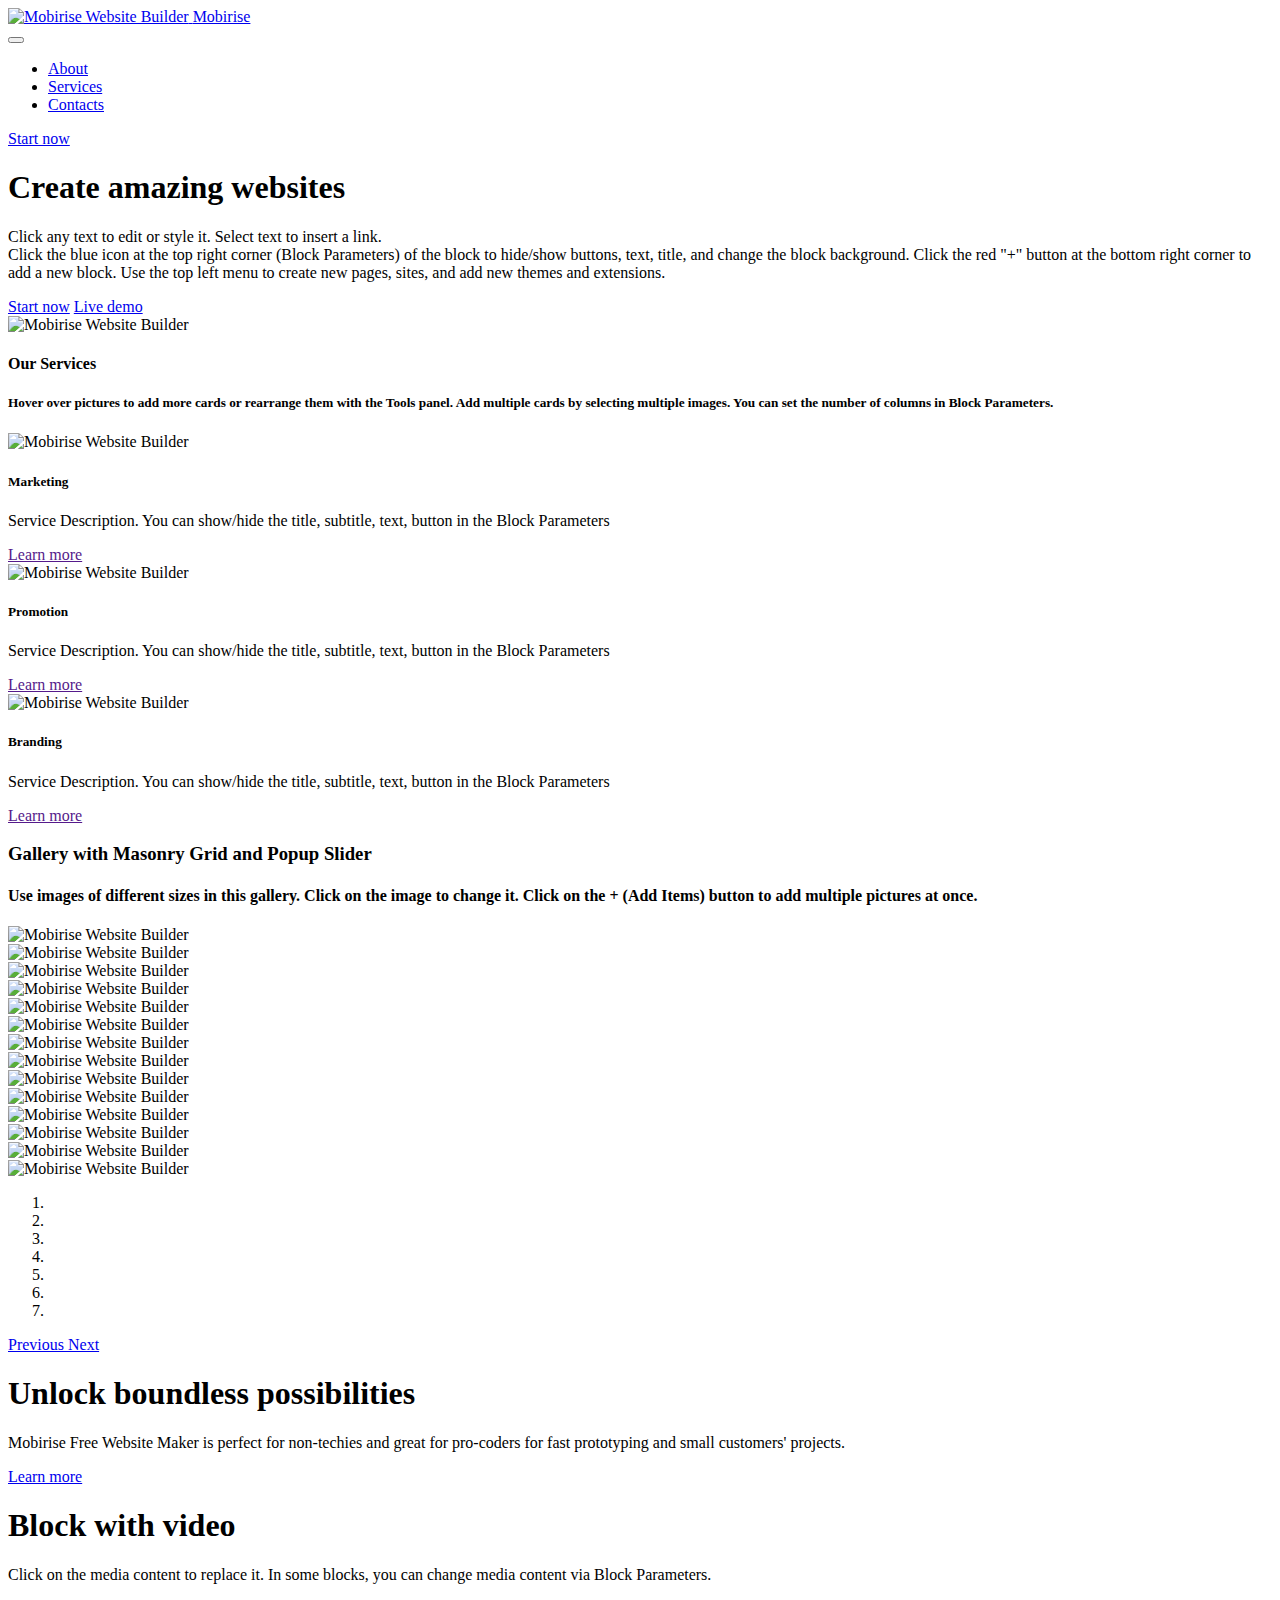
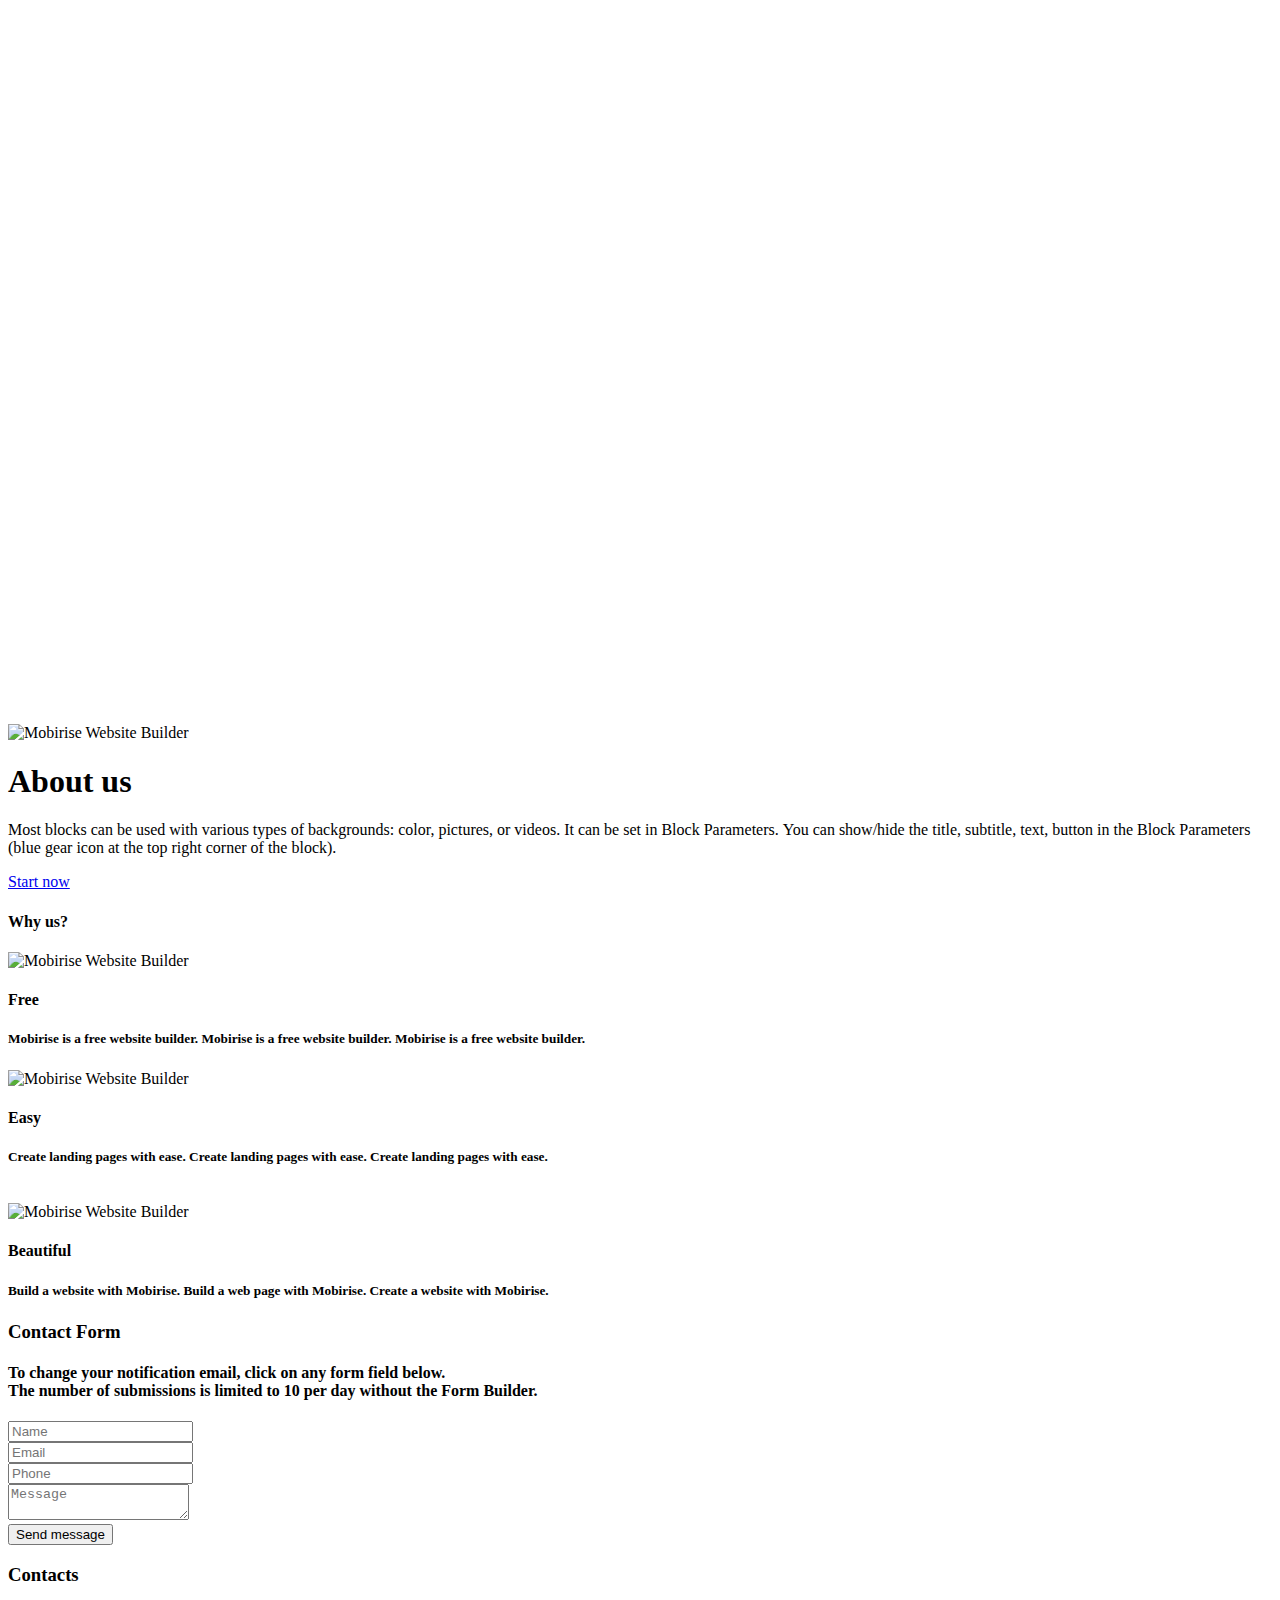
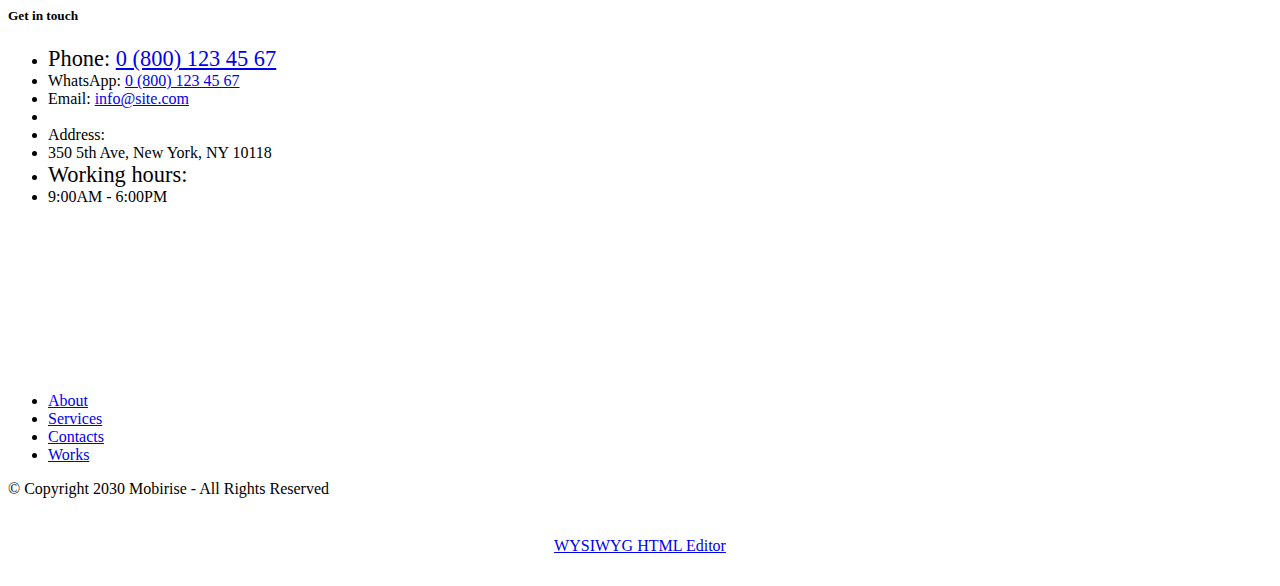
==== index.html @ 9b87fddf "mobirise index" ====
<!DOCTYPE html>
<html  >
<head>
  <!-- Site made with Mobirise Website Builder v5.9.6, https://mobirise.com -->
  <meta charset="UTF-8">
  <meta http-equiv="X-UA-Compatible" content="IE=edge">
  <meta name="generator" content="Mobirise v5.9.6, mobirise.com">
  <meta name="viewport" content="width=device-width, initial-scale=1, minimum-scale=1">
  <link rel="shortcut icon" href="assets/images/logo.png" type="image/x-icon">
  <meta name="description" content="">
  
  
  <title>Home</title>
  <link rel="stylesheet" href="assets/web/assets/mobirise-icons2/mobirise2.css">
  <link rel="stylesheet" href="assets/bootstrap/css/bootstrap.min.css">
  <link rel="stylesheet" href="assets/bootstrap/css/bootstrap-grid.min.css">
  <link rel="stylesheet" href="assets/bootstrap/css/bootstrap-reboot.min.css">
  <link rel="stylesheet" href="assets/animatecss/animate.css">
  <link rel="stylesheet" href="assets/dropdown/css/style.css">
  <link rel="stylesheet" href="assets/socicon/css/styles.css">
  <link rel="stylesheet" href="assets/theme/css/style.css">
  <link rel="stylesheet" href="assets/gallery/style.css">
  <link rel="preload" href="https://fonts.googleapis.com/css?family=Inter+Tight:100,200,300,400,500,600,700,800,900,100i,200i,300i,400i,500i,600i,700i,800i,900i&display=swap" as="style" onload="this.onload=null;this.rel='stylesheet'">
  <noscript><link rel="stylesheet" href="https://fonts.googleapis.com/css?family=Inter+Tight:100,200,300,400,500,600,700,800,900,100i,200i,300i,400i,500i,600i,700i,800i,900i&display=swap"></noscript>
  <link rel="preload" as="style" href="assets/mobirise/css/mbr-additional.css"><link rel="stylesheet" href="assets/mobirise/css/mbr-additional.css" type="text/css">

  
  
  
</head>
<body>
  
  <section data-bs-version="5.1" class="menu menu2 cid-tJS6tZXiPa" once="menu" id="menu02-0">
	

	<nav class="navbar navbar-dropdown navbar-fixed-top navbar-expand-lg">
		<div class="container">
			<div class="navbar-brand">
				<span class="navbar-logo">
					<a href="https://mobirise.com">
						<img src="assets/images/logo.png" alt="Mobirise Website Builder" style="height: 3rem;">
					</a>
				</span>
				<span class="navbar-caption-wrap"><a class="navbar-caption text-black text-primary display-4" href="index.html#header05-1">Mobirise</a></span>
			</div>
			<button class="navbar-toggler" type="button" data-toggle="collapse" data-bs-toggle="collapse" data-target="#navbarSupportedContent" data-bs-target="#navbarSupportedContent" aria-controls="navbarNavAltMarkup" aria-expanded="false" aria-label="Toggle navigation">
				<div class="hamburger">
					<span></span>
					<span></span>
					<span></span>
					<span></span>
				</div>
			</button>
			<div class="collapse navbar-collapse" id="navbarSupportedContent">
				<ul class="navbar-nav nav-dropdown" data-app-modern-menu="true"><li class="nav-item">
						<a class="nav-link link text-black text-primary display-4" href="index.html#header01-7">About</a>
					</li>
					<li class="nav-item">
						<a class="nav-link link text-black text-primary display-4" href="index.html#features04-w" aria-expanded="false">Services</a>
					</li>
					<li class="nav-item">
						<a class="nav-link link text-black text-primary display-4" href="index.html#contacts02-9">Contacts</a>
					</li></ul>
				
				<div class="navbar-buttons mbr-section-btn"><a class="btn btn-primary display-4" href="index.html#form02-6"> Start now</a></div>
			</div>
		</div>
	</nav>
</section>

<section data-bs-version="5.1" class="header5 cid-tJS6uM4N87" id="header05-1">
	

	
	
	<div class="topbg"></div>
	<div class="align-center container">
		<div class="row justify-content-center">
			<div class="col-md-12 col-lg-9">
				<h1 class="mbr-section-title mbr-fonts-style mb-4 display-1"><strong>Create amazing websites</strong></h1>
				<p class="mbr-text mbr-fonts-style mb-4 display-7">Click any text to edit or style it. Select text to insert a link.
<br>Click the blue icon at the top right corner (Block Parameters) of the block to hide/show buttons, text, title, and change the block background. Click the red "+" button at the bottom right corner to add a new block. Use the top left menu to create new pages, sites, and add new themes and extensions.</p>
				<div class="mbr-section-btn mt-3"><a class="btn btn-primary display-7" href="index.html#form02-6">Start now</a> <a class="btn btn-primary-outline display-7" href="index.html#gallery02-v">Live demo</a></div>
			</div>
		</div>
		<div class="row mt-5 justify-content-center">
			<div class="col-12 col-lg-12">
				<img src="assets/images/11.jpg" alt="Mobirise Website Builder" title="">
			</div>
		</div>
	</div>
</section>

<section data-bs-version="5.1" class="features4 cid-tMlEXTHLbS" id="features04-w">
	
	
	<div class="container">
		<div class="row justify-content-center">
			<div class="col-12 content-head">
				<div class="mbr-section-head mb-5">
					<h4 class="mbr-section-title mbr-fonts-style align-center mb-0 display-2"><strong>Our Services</strong></h4>
					<h5 class="mbr-section-subtitle mbr-fonts-style align-center mb-0 mt-4 display-7">Hover over pictures to add more cards or rearrange them with the Tools panel. Add multiple cards by selecting multiple images. You can set the number of columns in Block Parameters.</h5>
					
				</div>
			</div>
		</div>
		<div class="row">
			<div class="item features-image col-12 col-md-6 col-lg-4">
				<div class="item-wrapper">
					<div class="item-img">
						<img src="assets/images/gallery03.jpg" alt="Mobirise Website Builder">
					</div>
					<div class="item-content">
						<h5 class="item-title mbr-fonts-style display-5">
							<strong>Marketing</strong>
						</h5>
						
						<p class="mbr-text mbr-fonts-style display-7">
							Service Description. You can show/hide the title, subtitle, text, button in the Block Parameters
						</p>
						<div class="mbr-section-btn item-footer"><a href="" class="btn item-btn btn-primary display-7">Learn more</a></div>
					</div>

				</div>
			</div>
			<div class="item features-image col-12 col-md-6 col-lg-4">
				<div class="item-wrapper">
					<div class="item-img">
						<img src="assets/images/gallery05.jpg" alt="Mobirise Website Builder">
					</div>
					<div class="item-content">
						<h5 class="item-title mbr-fonts-style display-5">
							<strong>Promotion</strong>
						</h5>
						
						<p class="mbr-text mbr-fonts-style display-7">
							Service Description. You can show/hide the title, subtitle, text, button in the Block Parameters
						</p>
						<div class="mbr-section-btn item-footer"><a href="" class="btn item-btn btn-primary display-7">Learn more</a></div>
					</div>
				</div>
			</div>
			<div class="item features-image col-12 col-md-6 col-lg-4">
				<div class="item-wrapper">
					<div class="item-img">
						<img src="assets/images/gallery02.jpg" alt="Mobirise Website Builder">
					</div>
					<div class="item-content">
						<h5 class="item-title mbr-fonts-style display-5">
							<strong>Branding</strong>
						</h5>
						
						<p class="mbr-text mbr-fonts-style display-7">
							Service Description. You can show/hide the title, subtitle, text, button in the Block Parameters<br>
						</p>
						<div class="mbr-section-btn item-footer"><a href="" class="btn item-btn btn-primary display-7">Learn more</a></div>
					</div>
				</div>
			</div>
		</div>
	</div>
</section>

<section data-bs-version="5.1" class="gallery1 mbr-gallery cid-tMlDYtQ5fF" id="gallery02-v">
    

    
    

    <div class="container-fluid">
        <div class="row justify-content-center">
            <div class="col-12 content-head">
                <div class="mbr-section-head mb-5">
                    <h3 class="mbr-section-title mbr-fonts-style align-center m-0 display-2"><strong>Gallery with Masonry Grid and Popup Slider</strong></h3>
                    <h4 class="mbr-section-subtitle mbr-fonts-style align-center mb-0 mt-4 display-7">Use images of different sizes in this gallery. Click on the image to change it. Click on the + (Add Items) button to add multiple pictures at once.</h4>
                </div>
            </div>
        </div>
        <div class="row mbr-gallery mbr-masonry" data-masonry="{&quot;percentPosition&quot;: true }">
            <div class="col-12 col-md-6 col-lg-3 item gallery-image">
                <div class="item-wrapper" data-toggle="modal" data-bs-toggle="modal" data-target="#tVAQU7LdZp-modal" data-bs-target="#tVAQU7LdZp-modal">
                    <img class="w-100" src="assets/images/gallery03.jpg" alt="Mobirise Website Builder" data-slide-to="0" data-bs-slide-to="0" data-target="#lb-tVAQU7LdZp" data-bs-target="#lb-tVAQU7LdZp">
                    <div class="icon-wrapper">
                        <span class="mobi-mbri mobi-mbri-search mbr-iconfont mbr-iconfont-btn"></span>
                    </div>
                </div>
                
            </div>
            <div class="col-12 col-md-6 col-lg-3 item gallery-image">
                <div class="item-wrapper" data-toggle="modal" data-bs-toggle="modal" data-target="#tVAQU7LdZp-modal" data-bs-target="#tVAQU7LdZp-modal">
                    <img class="w-100" src="assets/images/gallery13.jpg" alt="Mobirise Website Builder" data-slide-to="1" data-bs-slide-to="1" data-target="#lb-tVAQU7LdZp" data-bs-target="#lb-tVAQU7LdZp">
                    <div class="icon-wrapper">
                        <span class="mobi-mbri mobi-mbri-search mbr-iconfont mbr-iconfont-btn"></span>
                    </div>
                </div>
                
            </div>
            <div class="col-12 col-md-6 col-lg-3 item gallery-image">
                <div class="item-wrapper" data-toggle="modal" data-bs-toggle="modal" data-target="#tVAQU7LdZp-modal" data-bs-target="#tVAQU7LdZp-modal">
                    <img class="w-100" src="assets/images/gallery10.jpg" alt="Mobirise Website Builder" data-slide-to="2" data-bs-slide-to="2" data-target="#lb-tVAQU7LdZp" data-bs-target="#lb-tVAQU7LdZp">
                    <div class="icon-wrapper">
                        <span class="mobi-mbri mobi-mbri-search mbr-iconfont mbr-iconfont-btn"></span>
                    </div>
                </div>
                
            </div>
            <div class="col-12 col-md-6 col-lg-3 item gallery-image">
                <div class="item-wrapper" data-toggle="modal" data-bs-toggle="modal" data-target="#tVAQU7LdZp-modal" data-bs-target="#tVAQU7LdZp-modal">
                    <img class="w-100" src="assets/images/gallery08.jpg" alt="Mobirise Website Builder" data-slide-to="3" data-bs-slide-to="3" data-target="#lb-tVAQU7LdZp" data-bs-target="#lb-tVAQU7LdZp">
                    <div class="icon-wrapper">
                        <span class="mobi-mbri mobi-mbri-search mbr-iconfont mbr-iconfont-btn"></span>
                    </div>
                </div>
                
            </div>
            <div class="col-12 col-md-6 col-lg-3 item gallery-image">
                <div class="item-wrapper" data-toggle="modal" data-bs-toggle="modal" data-target="#tVAQU7LdZp-modal" data-bs-target="#tVAQU7LdZp-modal">
                    <img class="w-100" src="assets/images/gallery06.jpg" alt="Mobirise Website Builder" data-slide-to="4" data-bs-slide-to="4" data-target="#lb-tVAQU7LdZp" data-bs-target="#lb-tVAQU7LdZp">
                    <div class="icon-wrapper">
                        <span class="mobi-mbri mobi-mbri-search mbr-iconfont mbr-iconfont-btn"></span>
                    </div>
                </div>
                
            </div>
            <div class="col-12 col-md-6 col-lg-3 item gallery-image">
                <div class="item-wrapper" data-toggle="modal" data-bs-toggle="modal" data-target="#tVAQU7LdZp-modal" data-bs-target="#tVAQU7LdZp-modal">
                    <img class="w-100" src="assets/images/gallery02.jpg" alt="Mobirise Website Builder" data-slide-to="5" data-bs-slide-to="5" data-target="#lb-tVAQU7LdZp" data-bs-target="#lb-tVAQU7LdZp">
                    <div class="icon-wrapper">
                        <span class="mobi-mbri mobi-mbri-search mbr-iconfont mbr-iconfont-btn"></span>
                    </div>
                </div>
                
            </div>
            <div class="col-12 col-md-6 col-lg-3 item gallery-image">
                <div class="item-wrapper" data-toggle="modal" data-bs-toggle="modal" data-target="#tVAQU7LdZp-modal" data-bs-target="#tVAQU7LdZp-modal">
                    <img class="w-100" src="assets/images/gallery01.jpg" alt="Mobirise Website Builder" data-slide-to="6" data-bs-slide-to="6" data-target="#lb-tVAQU7LdZp" data-bs-target="#lb-tVAQU7LdZp">
                    <div class="icon-wrapper">
                        <span class="mobi-mbri mobi-mbri-search mbr-iconfont mbr-iconfont-btn"></span>
                    </div>
                </div>
                
            </div>
        </div>

        <div class="modal mbr-slider" tabindex="-1" role="dialog" aria-hidden="true" id="tVAQU7LdZp-modal">
            <div class="modal-dialog" role="document">
                <div class="modal-content">
                    <div class="modal-body">
                        <div class="carousel slide" id="lb-tVAQU7LdZp" data-interval="5000" data-bs-interval="5000">
                            <div class="carousel-inner">
                                <div class="carousel-item active">
                                    <img class="d-block w-100" src="assets/images/gallery03.jpg" alt="Mobirise Website Builder">
                                </div>
                                <div class="carousel-item">
                                    <img class="d-block w-100" src="assets/images/gallery13.jpg" alt="Mobirise Website Builder">
                                </div>
                                <div class="carousel-item">
                                    <img class="d-block w-100" src="assets/images/gallery10.jpg" alt="Mobirise Website Builder">
                                </div>
                                <div class="carousel-item">
                                    <img class="d-block w-100" src="assets/images/gallery08.jpg" alt="Mobirise Website Builder">
                                </div>
                                <div class="carousel-item">
                                    <img class="d-block w-100" src="assets/images/gallery06.jpg" alt="Mobirise Website Builder">
                                </div>
                                <div class="carousel-item">
                                    <img class="d-block w-100" src="assets/images/gallery02.jpg" alt="Mobirise Website Builder">
                                </div>
                                <div class="carousel-item">
                                    <img class="d-block w-100" src="assets/images/gallery01.jpg" alt="Mobirise Website Builder">
                                </div>
                            </div>
                            <ol class="carousel-indicators">
                                <li data-slide-to="0" data-bs-slide-to="0" class="active" data-target="#lb-tVAQU7LdZp" data-bs-target="#lb-tVAQU7LdZp"></li>
                                <li data-slide-to="1" data-bs-slide-to="1" data-target="#lb-tVAQU7LdZp" data-bs-target="#lb-tVAQU7LdZp"></li>
                                <li data-slide-to="2" data-bs-slide-to="2" data-target="#lb-tVAQU7LdZp" data-bs-target="#lb-tVAQU7LdZp"></li>
                                <li data-slide-to="3" data-bs-slide-to="3" data-target="#lb-tVAQU7LdZp" data-bs-target="#lb-tVAQU7LdZp"></li>
                                <li data-slide-to="4" data-bs-slide-to="4" data-target="#lb-tVAQU7LdZp" data-bs-target="#lb-tVAQU7LdZp"></li>
                                <li data-slide-to="5" data-bs-slide-to="5" data-target="#lb-tVAQU7LdZp" data-bs-target="#lb-tVAQU7LdZp"></li>
                                <li data-slide-to="6" data-bs-slide-to="6" data-target="#lb-tVAQU7LdZp" data-bs-target="#lb-tVAQU7LdZp"></li>
                            </ol>
                            <a role="button" href="" class="close" data-dismiss="modal" data-bs-dismiss="modal" aria-label="Close">
                            </a>
                            <a class="carousel-control-prev carousel-control" role="button" data-slide="prev" data-bs-slide="prev" href="#lb-tVAQU7LdZp">
                                <span class="mobi-mbri mobi-mbri-arrow-prev" aria-hidden="true"></span>
                                <span class="sr-only visually-hidden">Previous</span>
                            </a>
                            <a class="carousel-control-next carousel-control" role="button" data-slide="next" data-bs-slide="next" href="#lb-tVAQU7LdZp">
                                <span class="mobi-mbri mobi-mbri-arrow-next" aria-hidden="true"></span>
                                <span class="sr-only visually-hidden">Next</span>
                            </a>
                        </div>
                    </div>
                </div>
            </div>
        </div>
    </div>
</section>

<section data-bs-version="5.1" class="header09 cid-tLAX5BnXkJ" id="header09-q">
	
	
	<div class="container">
		<div class="row">
			<div class="content-wrap col-12 col-md-8">
				<h1 class="mbr-section-title mbr-fonts-style mbr-white mb-4 display-1"><strong>Unlock boundless possibilities</strong></h1>
				
				<p class="mbr-fonts-style mbr-text mbr-white mb-4 display-7">
					Mobirise Free Website Maker is perfect for non-techies and great for pro-coders for fast prototyping and small customers' projects.
				</p>
				<div class="mbr-section-btn"><a class="btn btn-white-outline display-7" href="https://mobiri.se">Learn more</a></div>
			</div>
		</div>
	</div>
</section>

<section data-bs-version="5.1" class="header7 cid-tLeaLmEeFr" id="header07-h">
  

  
  
  
  <div class="align-center container">
    <div class="row justify-content-center">
      <div class="col-md-12 col-lg-9 mb-5">
        <h1 class="mbr-section-title mbr-fonts-style display-1"><strong>Block with video</strong>
        </h1>
        <p class="mbr-text mbr-fonts-style mt-4 display-7">
          Click on the media content to replace it. In some blocks, you can change media content via Block Parameters.
        </p>
        
      </div>
    </div>

    <div class="row justify-content-center">
      <div class="mbr-figure col-12 col-md-12"><iframe class="mbr-embedded-video" src="https://www.youtube.com/embed/sGpPgQeEyOc?rel=0&amp;amp;mute=1&amp;showinfo=0&amp;autoplay=1&amp;loop=1&amp;playlist=sGpPgQeEyOc" width="1280" height="720" frameborder="0" allowfullscreen></iframe></div>
    </div>
  </div>
</section>

<section data-bs-version="5.1" class="header1 cid-tJS9vXDdRK" id="header01-7">
	

	
	

	<div class="container">
		<div class="row justify-content-center">
			<div class="col-12 col-md-12 col-lg-7 image-wrapper">
				<img class="w-100" src="assets/images/gallery01.jpg" alt="Mobirise Website Builder">
			</div>
			<div class="col-12 col-lg col-md-12">
				<div class="text-wrapper align-left">
					<h1 class="mbr-section-title mbr-fonts-style mb-4 display-2"><strong>About us</strong></h1>
					<p class="mbr-text mbr-fonts-style mb-4 display-7">
						Most blocks can be used with various types of backgrounds: color, pictures, or videos. It can be set in Block Parameters.&nbsp;You can show/hide the title, subtitle, text, button in the Block Parameters (blue gear icon at the top right corner of the block).&nbsp;</p>
					<div class="mbr-section-btn mt-3"><a class="btn btn-primary display-7" href="https://mobiri.se">Start now</a></div>
				</div>
			</div>
		</div>
	</div>
</section>

<section data-bs-version="5.1" class="features15 cid-tLek7gQhG7" id="features015-m">
	

	
	
	<div class="container">
		<div class="mbr-section-head mb-5">
			<h4 class="mbr-section-title mbr-fonts-style align-center mb-0 display-2">
			  <strong>Why us?</strong></h4>
			
		  </div>
		<div class="row justify-content-center">
			<div class="item features-without-image col-12 col-lg-4">
				<div class="item-wrapper">
					<div class="img-wrapper">
						<img src="assets/images/shop1.jpg" alt="Mobirise Website Builder">
					</div>
					<div class="card-box">
						<h4 class="card-title mbr-fonts-style mb-3 display-5">
							<strong>Free</strong></h4>
						<h5 class="card-text mbr-fonts-style display-7">
							Mobirise is a free website builder. Mobirise is a free website builder. Mobirise is a free website builder.</h5>
					</div>
				</div>
			</div>
			<div class="item features-without-image col-12 col-lg-4">
				<div class="item-wrapper">
					<div class="img-wrapper">
						<img src="assets/images/shop2.jpg" alt="Mobirise Website Builder">
					</div>
					<div class="card-box">
						<h4 class="card-title mbr-fonts-style mb-3 display-5">
							<strong>Easy</strong></h4>
						<h5 class="card-text mbr-fonts-style display-7">
							Create landing pages with ease. Create landing pages with ease. Create landing pages with ease.<br><br></h5>
					</div>
				</div>
			</div>
			<div class="item features-without-image col-12 col-lg-4">
				<div class="item-wrapper">
					<div class="img-wrapper">
						<img src="assets/images/shop3.jpg" alt="Mobirise Website Builder">
					</div>
					<div class="card-box">
						<h4 class="card-title mbr-fonts-style mb-3 display-5">
							<strong>Beautiful</strong></h4>
						<h5 class="card-text mbr-fonts-style display-7">
							Build a website with Mobirise. Build a web page with Mobirise. Create a website with Mobirise.</h5>
					</div>
				</div>
			</div>
		</div>
	</div>
</section>

<section data-bs-version="5.1" class="form5 cid-tJS9pBcTSa" id="form02-6">
    
    
    <div class="container">
        <div class="mbr-section-head mb-5">
            <h3 class="mbr-section-title mbr-fonts-style align-center mb-0 display-2">
                <strong>Contact Form</strong></h3>
            <h4 class="mbr-section-subtitle mbr-fonts-style align-center mb-0 mt-4 display-7">To change your notification email, click on any form field below.
<div>The number of submissions is limited to 10 per day without the Form Builder.</div></h4>
        </div>
        <div class="row justify-content-center mt-4">
            <div class="col-lg-8 mx-auto mbr-form" data-form-type="formoid">
                <form action="https://mobirise.eu/" method="POST" class="mbr-form form-with-styler" data-form-title="Form Name"><input type="hidden" name="email" data-form-email="true" value="7M0KhPXciBC7J4try1Zw+VVCSNtGRXVqm6eMCDgHIyltYwUpI78MWK1FIy0LF6If940GSia6YuK9Rwayqm1BlUk0NtgBM7/pFcoVnOqHS6rBNDuiYnFpqj+q3R1/qcNR">
                    <div class="row">
                        <div hidden="hidden" data-form-alert="" class="alert alert-success col-12">Thanks for filling out the form!</div>
                        <div hidden="hidden" data-form-alert-danger="" class="alert alert-danger col-12">
                            Oops...! some problem!
                        </div>
                    </div>
                    <div class="dragArea row">
                        <div class="col-md col-sm-12 form-group mb-3" data-for="name">
                            <input type="text" name="name" placeholder="Name" data-form-field="name" class="form-control" value="" id="name-form02-6">
                        </div>
                        <div class="col-md col-sm-12 form-group mb-3" data-for="email">
                            <input type="email" name="email" placeholder="Email" data-form-field="email" class="form-control" value="" id="email-form02-6">
                        </div>
                        <div class="col-12 form-group mb-3" data-for="phone">
                            <input type="tel" name="phone" placeholder="Phone" data-form-field="phone" class="form-control" value="" id="phone-form02-6">
                        </div>
                        <div class="col-12 form-group mb-3" data-for="textarea">
                            <textarea name="textarea" placeholder="Message" data-form-field="textarea" class="form-control" id="textarea-form02-6"></textarea>
                        </div>
                        <div class="col-lg-12 col-md-12 col-sm-12 align-center mbr-section-btn">
                            <button type="submit" class="btn btn-primary display-7">Send message</button>
                        </div>
                    </div>
                </form>
            </div>
        </div>
    </div>
</section>

<section data-bs-version="5.1" class="contacts2 map1 cid-tLdYHD757A" id="contacts02-9">

    

    
    <div class="container">
        <div class="mbr-section-head mb-5">
            <h3 class="mbr-section-title mbr-fonts-style align-center mb-0 display-2">
                <strong>Contacts</strong>
            </h3>
            
        </div>
        <div class="row justify-content-center mt-4">
            <div class="card col-12 col-md-5">
                <div class="card-wrapper">
                    <div class="text-wrapper">
                        <h5 class="cardTitle mbr-fonts-style mb-2 display-5">
                        <strong>Get in touch</strong></h5>
                    <ul class="list mbr-fonts-style display-7">
                        <li class="mbr-text item-wrap"><span style="font-size: 1.4rem;">Phone: </span><a href="tel:+12345678910" class="text-primary" style="font-size: 1.4rem;">0 (800) 123 45 67</a><br></li>
                        <li class="mbr-text item-wrap">WhatsApp: <a href="https://wa.me/12345678910" class="text-primary">0 (800) 123 45 67</a></li>
                        <li class="mbr-text item-wrap">Email: <a href="mailto:info@site.com" class="text-primary">info@site.com</a></li><li class="mbr-text item-wrap"><br></li>
                        <li class="mbr-text item-wrap">Address: </li><li class="mbr-text item-wrap">350 5th Ave, New York, NY 10118</li><li class="mbr-text item-wrap"><span style="font-size: 1.4rem;">Working hours:</span><br></li><li class="mbr-text item-wrap">9:00AM - 6:00PM</li>
                    </ul>
                    </div>
                </div>
            </div>
            <div class="map-wrapper col-12 col-md-7">
                <div class="google-map"><iframe frameborder="0" style="border:0" src="https://www.google.com/maps/embed?pb=!1m14!1m8!1m3!1d6045.3003145248895!2d-73.9884657!3d40.7477229!3m2!1i1024!2i768!4f13.1!3m3!1m2!1s0x89c259a9ac1f1b85%3A0x7e33d1c0e7af3be4!2zMzUwIDV0aCBBdmUsIE5ldyBZb3JrLCBOWSAxMDExOCwg0KHQqNCQ!5e0!3m2!1sru!2sru!4v1689597362021!5m2!1sen!2sen" allowfullscreen=""></iframe></div>
            </div>
        </div>
    </div>
</section>

<section data-bs-version="5.1" class="footer1 programm5 cid-tJS9NNcTLZ" once="footers" id="footer03-8">

        

    

    <div class="container">
        <div class="row">

            <div class="row-links mb-4">
                <ul class="header-menu">
                  
                  
                  
                  
                <li class="header-menu-item mbr-fonts-style display-5"><a href="index.html#header01-7" class="text-danger">About</a></li><li class="header-menu-item mbr-fonts-style display-5"><a href="index.html#features04-w" class="text-danger text-primary">Services</a></li><li class="header-menu-item mbr-fonts-style display-5"><a href="index.html#contacts02-9" class="text-danger">Contacts</a></li><li class="header-menu-item mbr-fonts-style display-5"><a href="index.html#gallery02-v" class="text-danger text-primary">Works</a></li></ul>
              </div>

            <div class="col-12">
                <div class="social-row">
                    <div class="soc-item">
                        <a href="https://mobiri.se/" target="_blank">
                            <span class="mbr-iconfont socicon socicon-facebook display-7"></span>
                        </a>
                    </div>
                    <div class="soc-item">
                        <a href="https://mobiri.se/" target="_blank">
                            <span class="mbr-iconfont socicon-twitter socicon"></span>
                        </a>
                    </div>
                    <div class="soc-item">
                        <a href="https://mobiri.se/" target="_blank">
                            <span class="mbr-iconfont socicon-instagram socicon"></span>
                        </a>
                    </div>
                    <div class="soc-item">
                        <a href="https://mobiri.se/" target="_blank">
                            <span class="mbr-iconfont socicon-tiktok socicon"></span>
                        </a>
                    </div>
                    <div class="soc-item">
                        <a href="https://mobiri.se/" target="_blank">
                            <span class="mbr-iconfont socicon-youtube socicon"></span>
                        </a>
                    </div>
                </div>
            </div>
            <div class="col-12 mt-5">
                <p class="mbr-fonts-style copyright display-7">
                    © Copyright 2030 Mobirise - All Rights Reserved
                </p>
            </div>
        </div>
    </div>
</section><section class="display-7" style="padding: 0;align-items: center;justify-content: center;flex-wrap: wrap;    align-content: center;display: flex;position: relative;height: 4rem;"><a href="https://mobiri.se/3113000" style="flex: 1 1;height: 4rem;position: absolute;width: 100%;z-index: 1;"><img alt="" style="height: 4rem;" src="[data-uri]"></a><p style="margin: 0;text-align: center;" class="display-7">&#8204;</p><a style="z-index:1" href="https://mobirise.com/html-editor.html">WYSIWYG HTML Editor</a></section><script src="assets/bootstrap/js/bootstrap.bundle.min.js"></script>  <script src="assets/smoothscroll/smooth-scroll.js"></script>  <script src="assets/ytplayer/index.js"></script>  <script src="assets/dropdown/js/navbar-dropdown.js"></script>  <script src="assets/masonry/masonry.pkgd.min.js"></script>  <script src="assets/imagesloaded/imagesloaded.pkgd.min.js"></script>  <script src="assets/theme/js/script.js"></script>  <script src="assets/gallery/player.min.js"></script>  <script src="assets/gallery/script.js"></script>  <script src="assets/formoid/formoid.min.js"></script>  
  
  
  <input name="animation" type="hidden">
  </body>
</html>
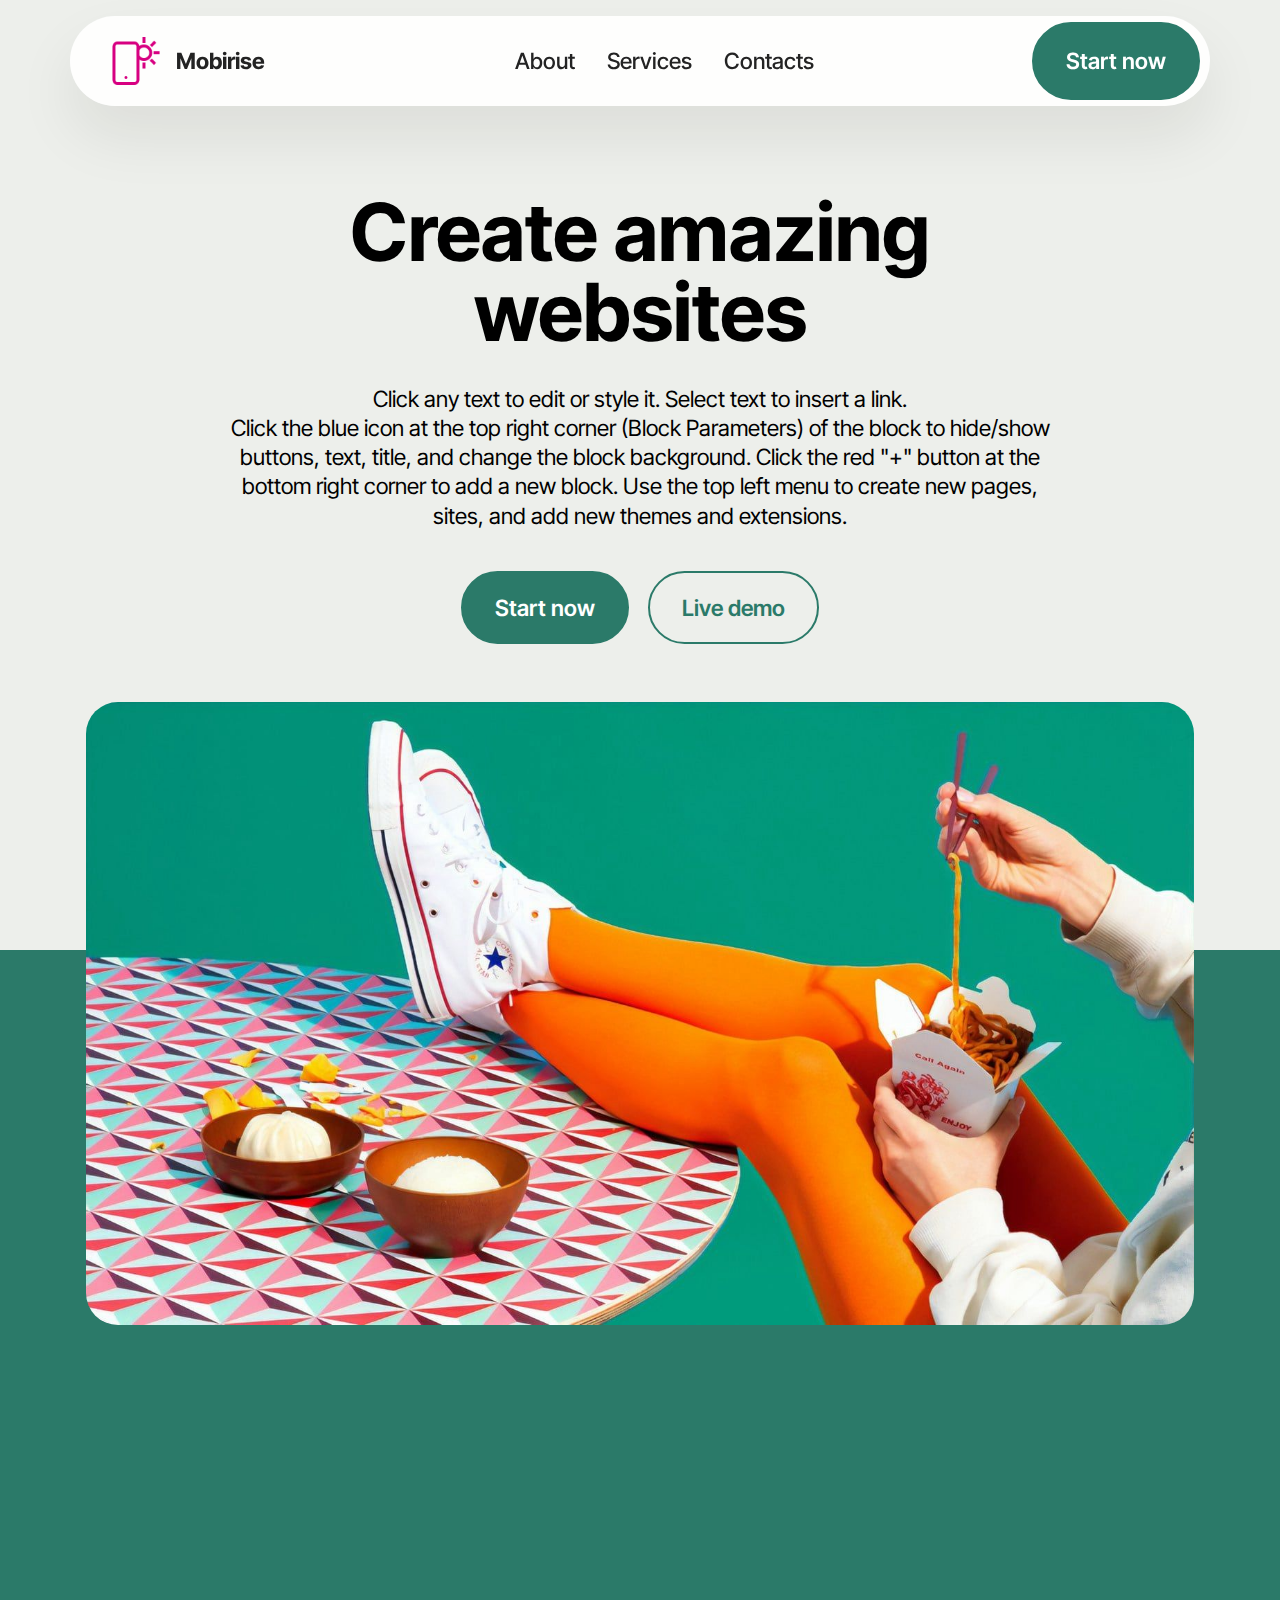
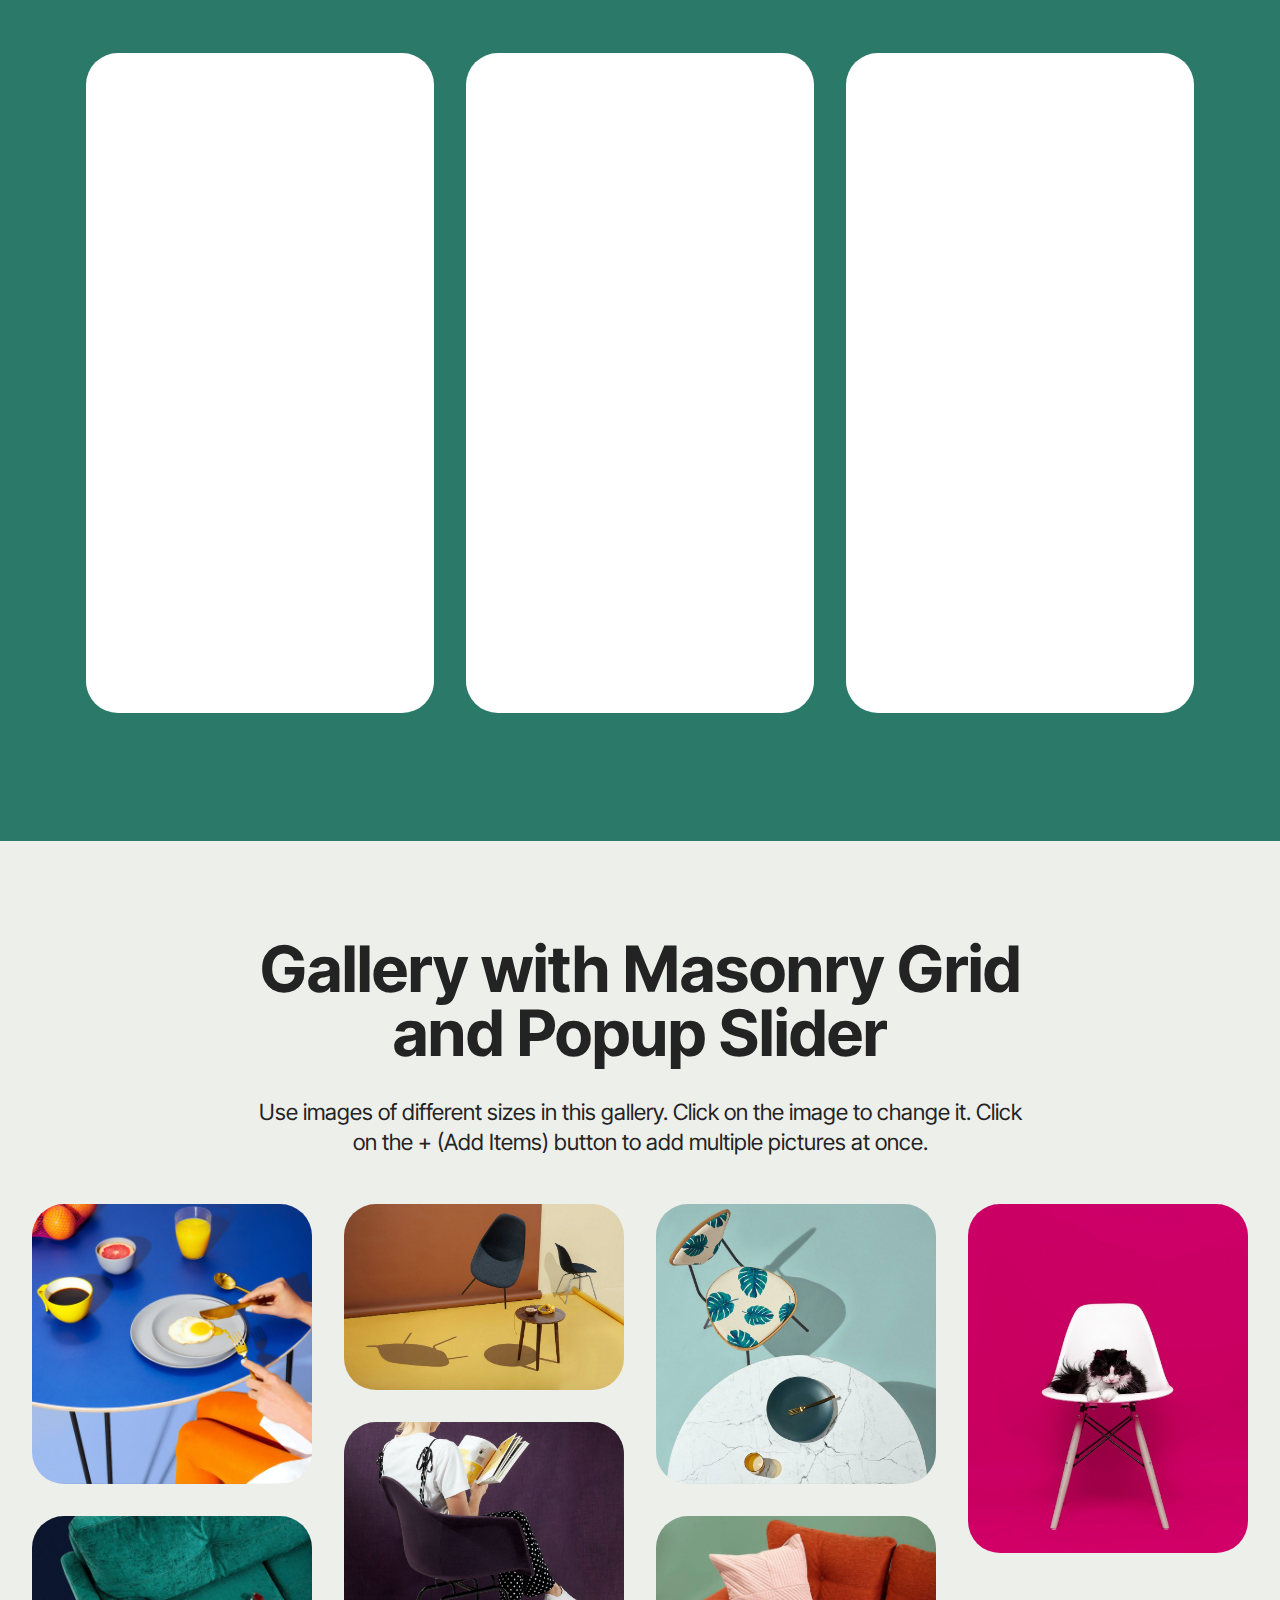
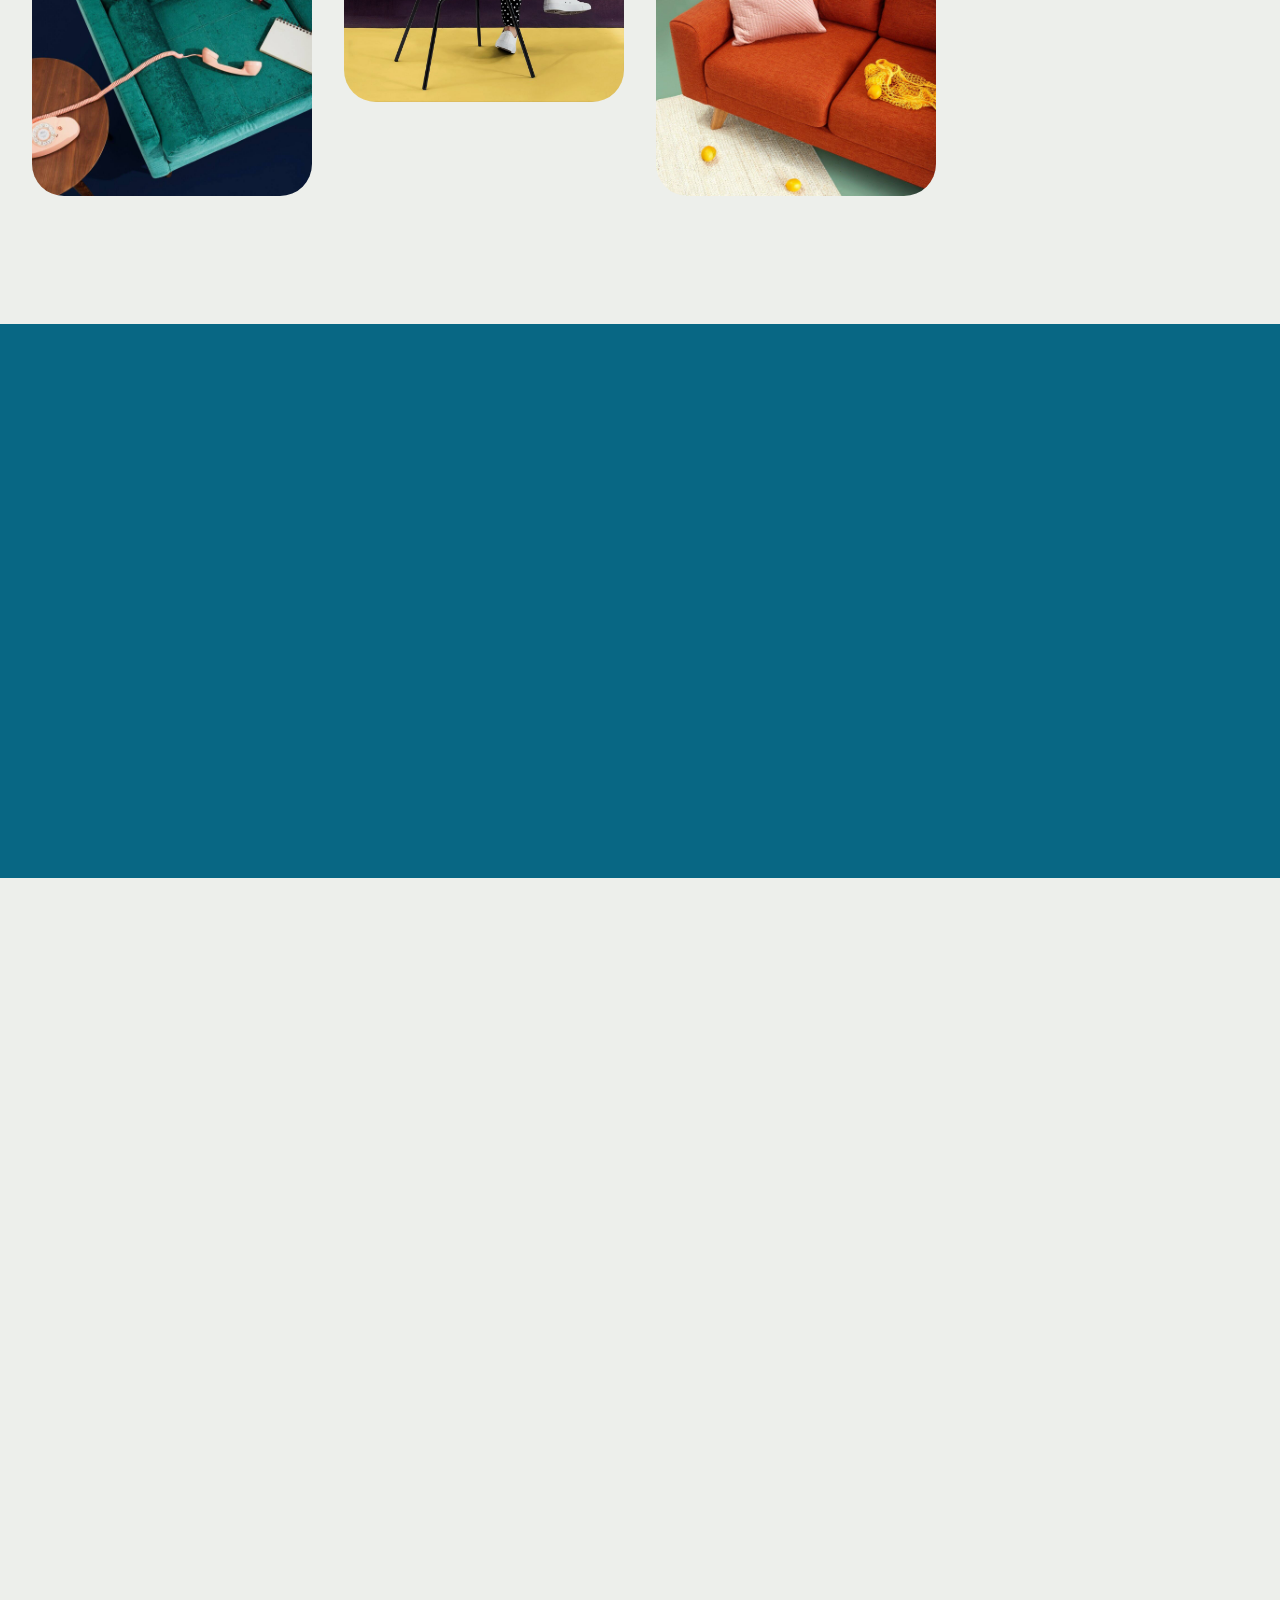
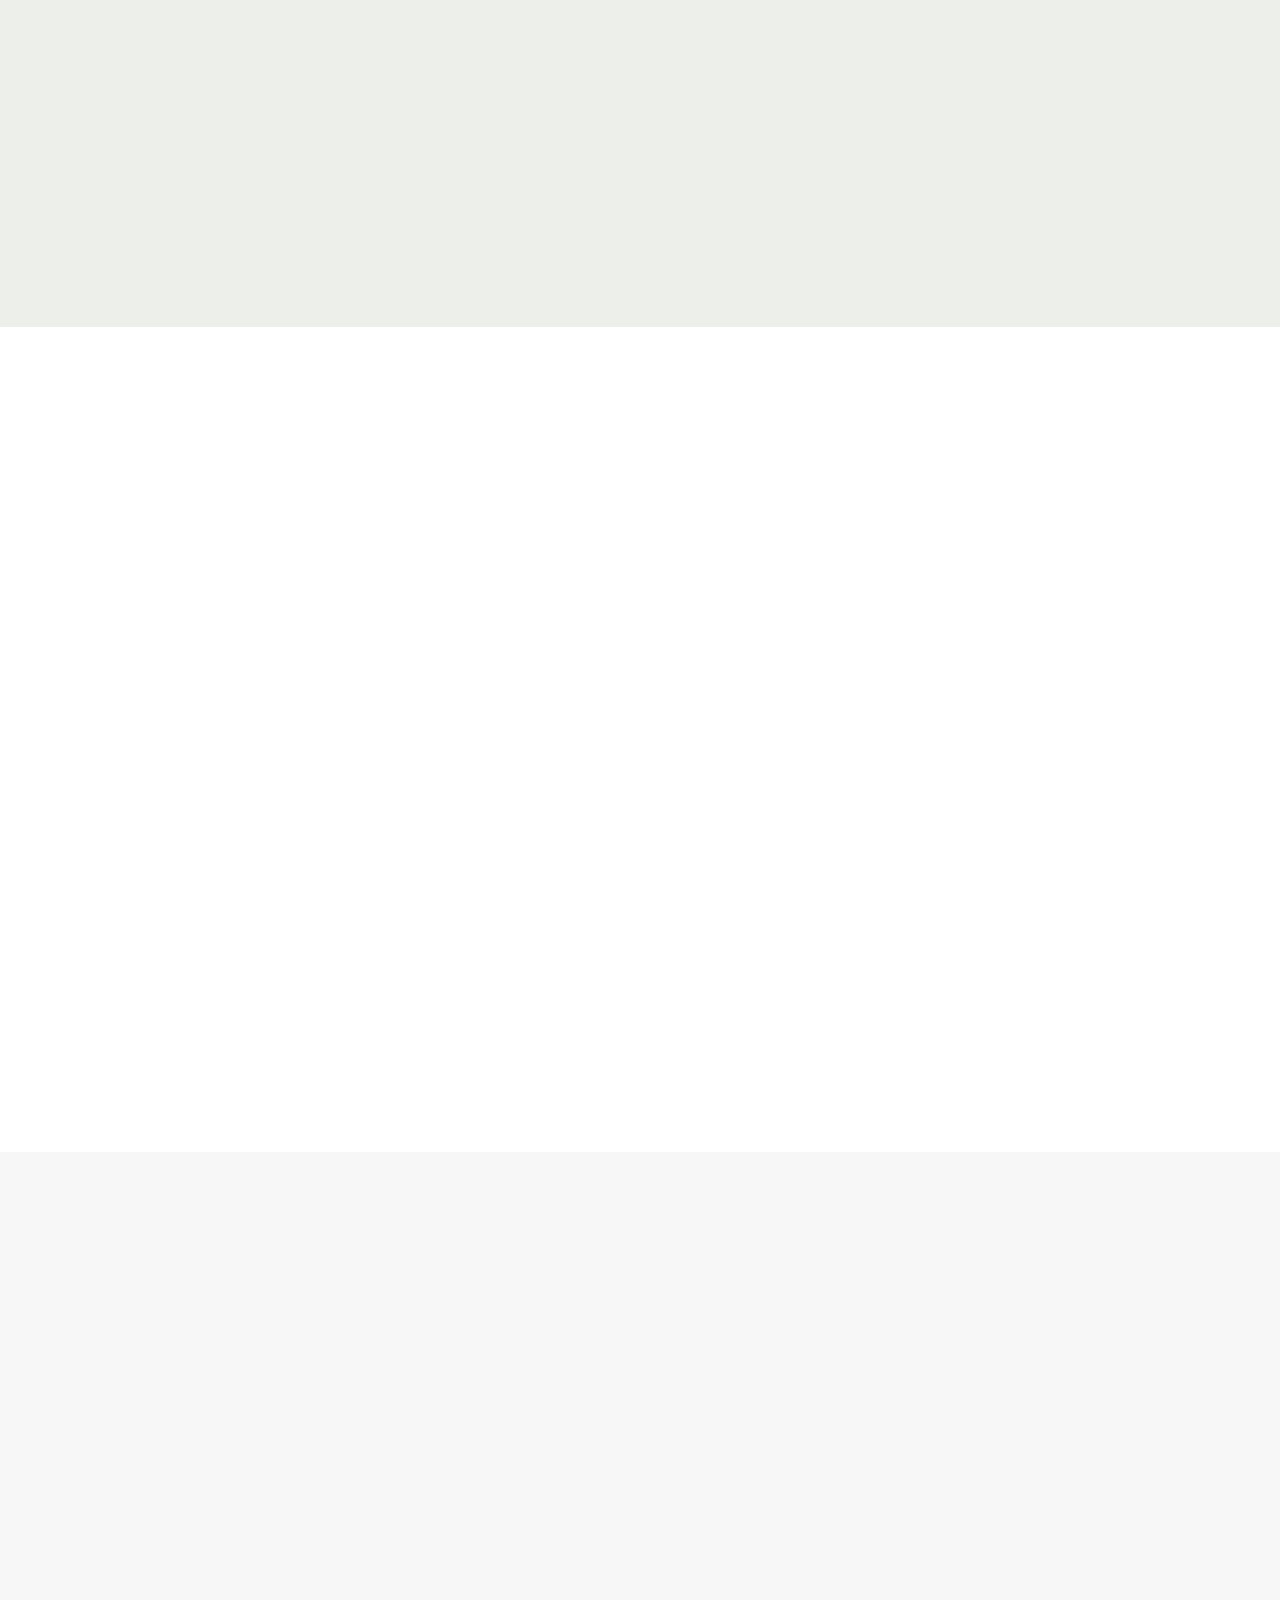
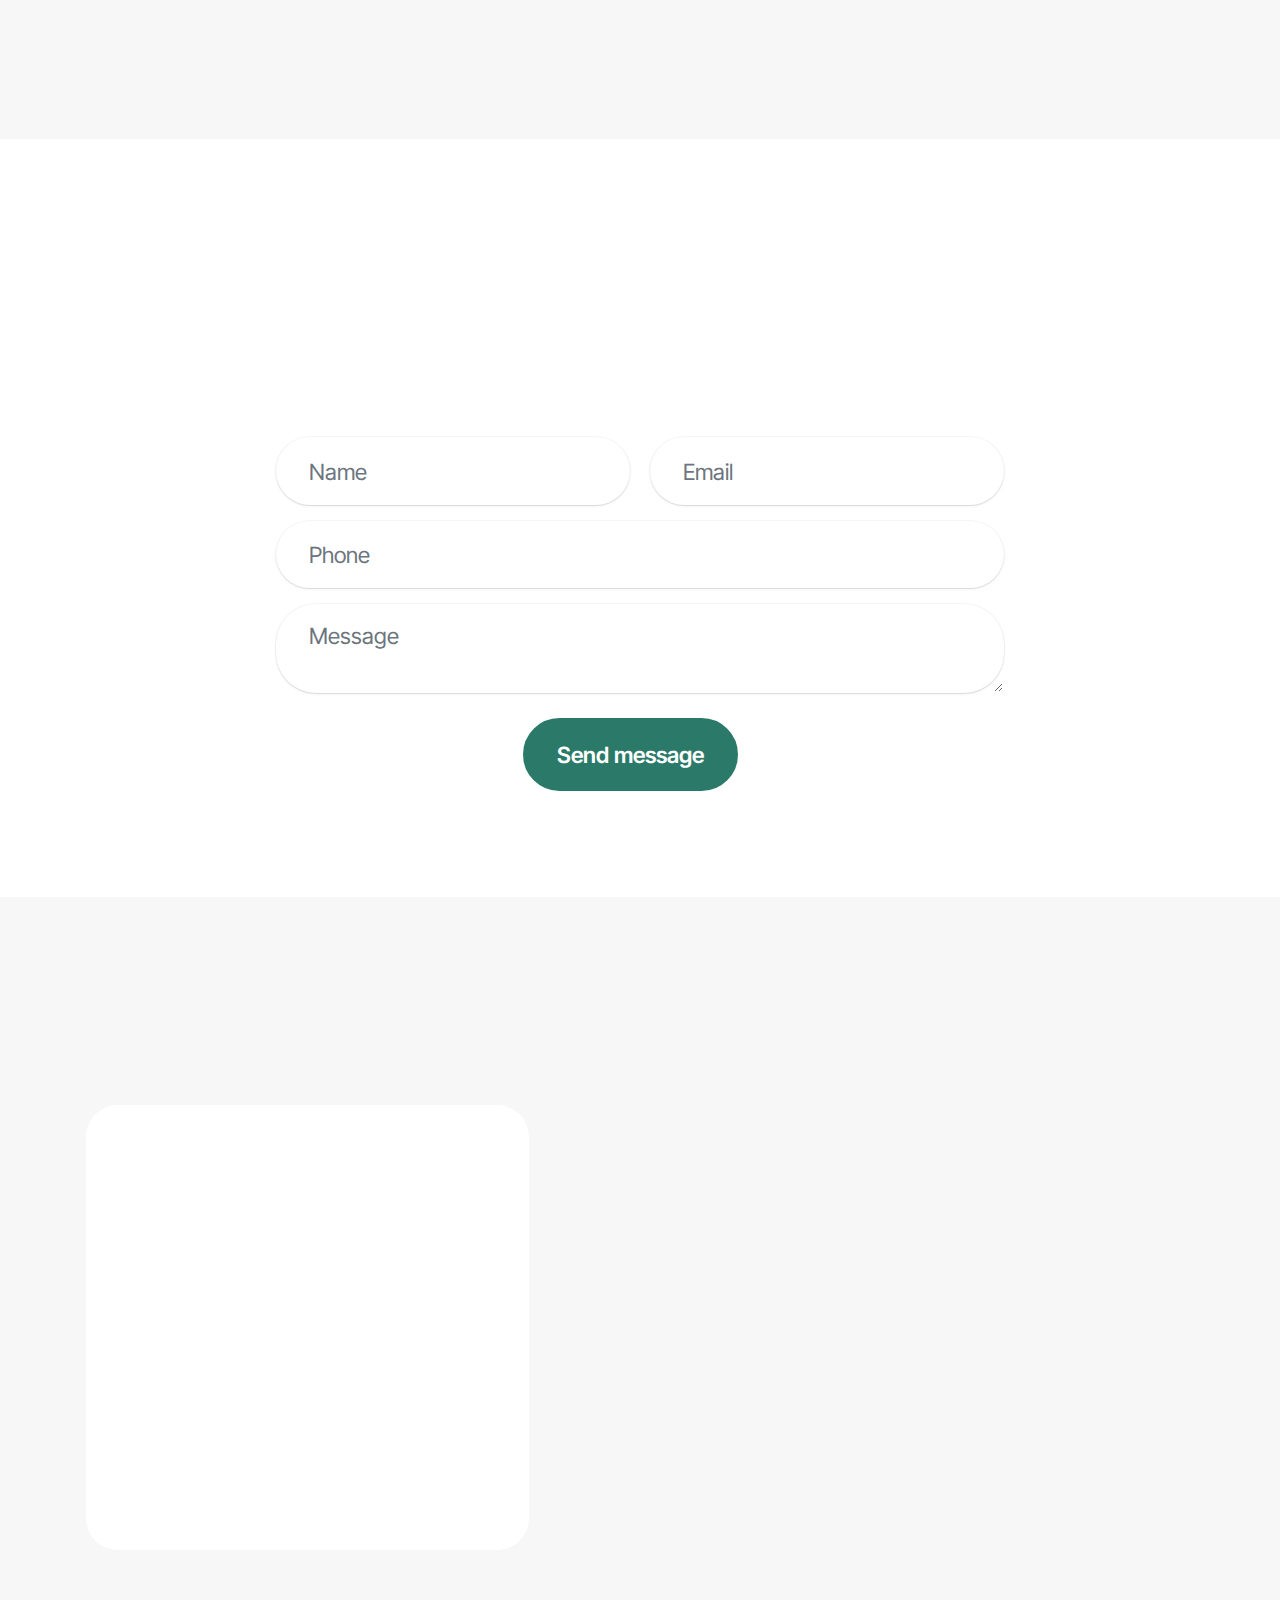
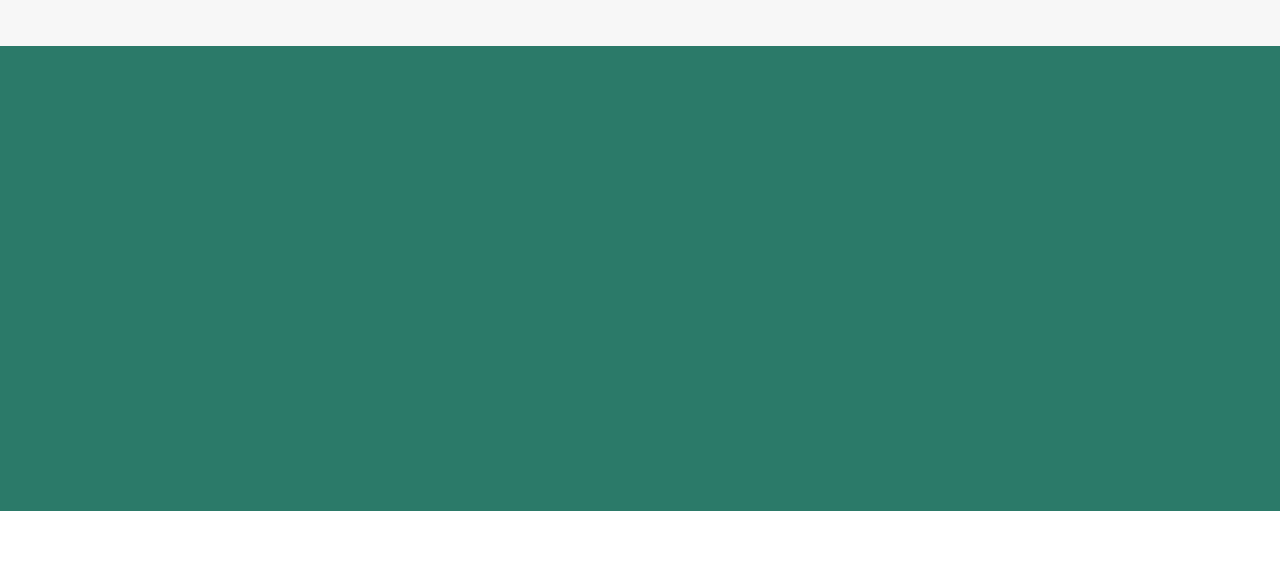
==== commit e7b10aeb: "a" ====
--- a/index.html
+++ b/index.html
@@ -178,75 +178,75 @@
         </div>
         <div class="row mbr-gallery mbr-masonry" data-masonry="{&quot;percentPosition&quot;: true }">
             <div class="col-12 col-md-6 col-lg-3 item gallery-image">
-                <div class="item-wrapper" data-toggle="modal" data-bs-toggle="modal" data-target="#tVAQU7LdZp-modal" data-bs-target="#tVAQU7LdZp-modal">
-                    <img class="w-100" src="assets/images/gallery03.jpg" alt="Mobirise Website Builder" data-slide-to="0" data-bs-slide-to="0" data-target="#lb-tVAQU7LdZp" data-bs-target="#lb-tVAQU7LdZp">
-                    <div class="icon-wrapper">
-                        <span class="mobi-mbri mobi-mbri-search mbr-iconfont mbr-iconfont-btn"></span>
-                    </div>
-                </div>
-                
-            </div>
-            <div class="col-12 col-md-6 col-lg-3 item gallery-image">
-                <div class="item-wrapper" data-toggle="modal" data-bs-toggle="modal" data-target="#tVAQU7LdZp-modal" data-bs-target="#tVAQU7LdZp-modal">
-                    <img class="w-100" src="assets/images/gallery13.jpg" alt="Mobirise Website Builder" data-slide-to="1" data-bs-slide-to="1" data-target="#lb-tVAQU7LdZp" data-bs-target="#lb-tVAQU7LdZp">
-                    <div class="icon-wrapper">
-                        <span class="mobi-mbri mobi-mbri-search mbr-iconfont mbr-iconfont-btn"></span>
-                    </div>
-                </div>
-                
-            </div>
-            <div class="col-12 col-md-6 col-lg-3 item gallery-image">
-                <div class="item-wrapper" data-toggle="modal" data-bs-toggle="modal" data-target="#tVAQU7LdZp-modal" data-bs-target="#tVAQU7LdZp-modal">
-                    <img class="w-100" src="assets/images/gallery10.jpg" alt="Mobirise Website Builder" data-slide-to="2" data-bs-slide-to="2" data-target="#lb-tVAQU7LdZp" data-bs-target="#lb-tVAQU7LdZp">
-                    <div class="icon-wrapper">
-                        <span class="mobi-mbri mobi-mbri-search mbr-iconfont mbr-iconfont-btn"></span>
-                    </div>
-                </div>
-                
-            </div>
-            <div class="col-12 col-md-6 col-lg-3 item gallery-image">
-                <div class="item-wrapper" data-toggle="modal" data-bs-toggle="modal" data-target="#tVAQU7LdZp-modal" data-bs-target="#tVAQU7LdZp-modal">
-                    <img class="w-100" src="assets/images/gallery08.jpg" alt="Mobirise Website Builder" data-slide-to="3" data-bs-slide-to="3" data-target="#lb-tVAQU7LdZp" data-bs-target="#lb-tVAQU7LdZp">
-                    <div class="icon-wrapper">
-                        <span class="mobi-mbri mobi-mbri-search mbr-iconfont mbr-iconfont-btn"></span>
-                    </div>
-                </div>
-                
-            </div>
-            <div class="col-12 col-md-6 col-lg-3 item gallery-image">
-                <div class="item-wrapper" data-toggle="modal" data-bs-toggle="modal" data-target="#tVAQU7LdZp-modal" data-bs-target="#tVAQU7LdZp-modal">
-                    <img class="w-100" src="assets/images/gallery06.jpg" alt="Mobirise Website Builder" data-slide-to="4" data-bs-slide-to="4" data-target="#lb-tVAQU7LdZp" data-bs-target="#lb-tVAQU7LdZp">
-                    <div class="icon-wrapper">
-                        <span class="mobi-mbri mobi-mbri-search mbr-iconfont mbr-iconfont-btn"></span>
-                    </div>
-                </div>
-                
-            </div>
-            <div class="col-12 col-md-6 col-lg-3 item gallery-image">
-                <div class="item-wrapper" data-toggle="modal" data-bs-toggle="modal" data-target="#tVAQU7LdZp-modal" data-bs-target="#tVAQU7LdZp-modal">
-                    <img class="w-100" src="assets/images/gallery02.jpg" alt="Mobirise Website Builder" data-slide-to="5" data-bs-slide-to="5" data-target="#lb-tVAQU7LdZp" data-bs-target="#lb-tVAQU7LdZp">
-                    <div class="icon-wrapper">
-                        <span class="mobi-mbri mobi-mbri-search mbr-iconfont mbr-iconfont-btn"></span>
-                    </div>
-                </div>
-                
-            </div>
-            <div class="col-12 col-md-6 col-lg-3 item gallery-image">
-                <div class="item-wrapper" data-toggle="modal" data-bs-toggle="modal" data-target="#tVAQU7LdZp-modal" data-bs-target="#tVAQU7LdZp-modal">
-                    <img class="w-100" src="assets/images/gallery01.jpg" alt="Mobirise Website Builder" data-slide-to="6" data-bs-slide-to="6" data-target="#lb-tVAQU7LdZp" data-bs-target="#lb-tVAQU7LdZp">
-                    <div class="icon-wrapper">
-                        <span class="mobi-mbri mobi-mbri-search mbr-iconfont mbr-iconfont-btn"></span>
-                    </div>
-                </div>
-                
-            </div>
-        </div>
-
-        <div class="modal mbr-slider" tabindex="-1" role="dialog" aria-hidden="true" id="tVAQU7LdZp-modal">
+                <div class="item-wrapper" data-toggle="modal" data-bs-toggle="modal" data-target="#tVASOGOI3I-modal" data-bs-target="#tVASOGOI3I-modal">
+                    <img class="w-100" src="assets/images/gallery03.jpg" alt="Mobirise Website Builder" data-slide-to="0" data-bs-slide-to="0" data-target="#lb-tVASOGOI3I" data-bs-target="#lb-tVASOGOI3I">
+                    <div class="icon-wrapper">
+                        <span class="mobi-mbri mobi-mbri-search mbr-iconfont mbr-iconfont-btn"></span>
+                    </div>
+                </div>
+                
+            </div>
+            <div class="col-12 col-md-6 col-lg-3 item gallery-image">
+                <div class="item-wrapper" data-toggle="modal" data-bs-toggle="modal" data-target="#tVASOGOI3I-modal" data-bs-target="#tVASOGOI3I-modal">
+                    <img class="w-100" src="assets/images/gallery13.jpg" alt="Mobirise Website Builder" data-slide-to="1" data-bs-slide-to="1" data-target="#lb-tVASOGOI3I" data-bs-target="#lb-tVASOGOI3I">
+                    <div class="icon-wrapper">
+                        <span class="mobi-mbri mobi-mbri-search mbr-iconfont mbr-iconfont-btn"></span>
+                    </div>
+                </div>
+                
+            </div>
+            <div class="col-12 col-md-6 col-lg-3 item gallery-image">
+                <div class="item-wrapper" data-toggle="modal" data-bs-toggle="modal" data-target="#tVASOGOI3I-modal" data-bs-target="#tVASOGOI3I-modal">
+                    <img class="w-100" src="assets/images/gallery10.jpg" alt="Mobirise Website Builder" data-slide-to="2" data-bs-slide-to="2" data-target="#lb-tVASOGOI3I" data-bs-target="#lb-tVASOGOI3I">
+                    <div class="icon-wrapper">
+                        <span class="mobi-mbri mobi-mbri-search mbr-iconfont mbr-iconfont-btn"></span>
+                    </div>
+                </div>
+                
+            </div>
+            <div class="col-12 col-md-6 col-lg-3 item gallery-image">
+                <div class="item-wrapper" data-toggle="modal" data-bs-toggle="modal" data-target="#tVASOGOI3I-modal" data-bs-target="#tVASOGOI3I-modal">
+                    <img class="w-100" src="assets/images/gallery08.jpg" alt="Mobirise Website Builder" data-slide-to="3" data-bs-slide-to="3" data-target="#lb-tVASOGOI3I" data-bs-target="#lb-tVASOGOI3I">
+                    <div class="icon-wrapper">
+                        <span class="mobi-mbri mobi-mbri-search mbr-iconfont mbr-iconfont-btn"></span>
+                    </div>
+                </div>
+                
+            </div>
+            <div class="col-12 col-md-6 col-lg-3 item gallery-image">
+                <div class="item-wrapper" data-toggle="modal" data-bs-toggle="modal" data-target="#tVASOGOI3I-modal" data-bs-target="#tVASOGOI3I-modal">
+                    <img class="w-100" src="assets/images/gallery06.jpg" alt="Mobirise Website Builder" data-slide-to="4" data-bs-slide-to="4" data-target="#lb-tVASOGOI3I" data-bs-target="#lb-tVASOGOI3I">
+                    <div class="icon-wrapper">
+                        <span class="mobi-mbri mobi-mbri-search mbr-iconfont mbr-iconfont-btn"></span>
+                    </div>
+                </div>
+                
+            </div>
+            <div class="col-12 col-md-6 col-lg-3 item gallery-image">
+                <div class="item-wrapper" data-toggle="modal" data-bs-toggle="modal" data-target="#tVASOGOI3I-modal" data-bs-target="#tVASOGOI3I-modal">
+                    <img class="w-100" src="assets/images/gallery02.jpg" alt="Mobirise Website Builder" data-slide-to="5" data-bs-slide-to="5" data-target="#lb-tVASOGOI3I" data-bs-target="#lb-tVASOGOI3I">
+                    <div class="icon-wrapper">
+                        <span class="mobi-mbri mobi-mbri-search mbr-iconfont mbr-iconfont-btn"></span>
+                    </div>
+                </div>
+                
+            </div>
+            <div class="col-12 col-md-6 col-lg-3 item gallery-image">
+                <div class="item-wrapper" data-toggle="modal" data-bs-toggle="modal" data-target="#tVASOGOI3I-modal" data-bs-target="#tVASOGOI3I-modal">
+                    <img class="w-100" src="assets/images/gallery01.jpg" alt="Mobirise Website Builder" data-slide-to="6" data-bs-slide-to="6" data-target="#lb-tVASOGOI3I" data-bs-target="#lb-tVASOGOI3I">
+                    <div class="icon-wrapper">
+                        <span class="mobi-mbri mobi-mbri-search mbr-iconfont mbr-iconfont-btn"></span>
+                    </div>
+                </div>
+                
+            </div>
+        </div>
+
+        <div class="modal mbr-slider" tabindex="-1" role="dialog" aria-hidden="true" id="tVASOGOI3I-modal">
             <div class="modal-dialog" role="document">
                 <div class="modal-content">
                     <div class="modal-body">
-                        <div class="carousel slide" id="lb-tVAQU7LdZp" data-interval="5000" data-bs-interval="5000">
+                        <div class="carousel slide" id="lb-tVASOGOI3I" data-interval="5000" data-bs-interval="5000">
                             <div class="carousel-inner">
                                 <div class="carousel-item active">
                                     <img class="d-block w-100" src="assets/images/gallery03.jpg" alt="Mobirise Website Builder">
@@ -271,21 +271,21 @@
                                 </div>
                             </div>
                             <ol class="carousel-indicators">
-                                <li data-slide-to="0" data-bs-slide-to="0" class="active" data-target="#lb-tVAQU7LdZp" data-bs-target="#lb-tVAQU7LdZp"></li>
-                                <li data-slide-to="1" data-bs-slide-to="1" data-target="#lb-tVAQU7LdZp" data-bs-target="#lb-tVAQU7LdZp"></li>
-                                <li data-slide-to="2" data-bs-slide-to="2" data-target="#lb-tVAQU7LdZp" data-bs-target="#lb-tVAQU7LdZp"></li>
-                                <li data-slide-to="3" data-bs-slide-to="3" data-target="#lb-tVAQU7LdZp" data-bs-target="#lb-tVAQU7LdZp"></li>
-                                <li data-slide-to="4" data-bs-slide-to="4" data-target="#lb-tVAQU7LdZp" data-bs-target="#lb-tVAQU7LdZp"></li>
-                                <li data-slide-to="5" data-bs-slide-to="5" data-target="#lb-tVAQU7LdZp" data-bs-target="#lb-tVAQU7LdZp"></li>
-                                <li data-slide-to="6" data-bs-slide-to="6" data-target="#lb-tVAQU7LdZp" data-bs-target="#lb-tVAQU7LdZp"></li>
+                                <li data-slide-to="0" data-bs-slide-to="0" class="active" data-target="#lb-tVASOGOI3I" data-bs-target="#lb-tVASOGOI3I"></li>
+                                <li data-slide-to="1" data-bs-slide-to="1" data-target="#lb-tVASOGOI3I" data-bs-target="#lb-tVASOGOI3I"></li>
+                                <li data-slide-to="2" data-bs-slide-to="2" data-target="#lb-tVASOGOI3I" data-bs-target="#lb-tVASOGOI3I"></li>
+                                <li data-slide-to="3" data-bs-slide-to="3" data-target="#lb-tVASOGOI3I" data-bs-target="#lb-tVASOGOI3I"></li>
+                                <li data-slide-to="4" data-bs-slide-to="4" data-target="#lb-tVASOGOI3I" data-bs-target="#lb-tVASOGOI3I"></li>
+                                <li data-slide-to="5" data-bs-slide-to="5" data-target="#lb-tVASOGOI3I" data-bs-target="#lb-tVASOGOI3I"></li>
+                                <li data-slide-to="6" data-bs-slide-to="6" data-target="#lb-tVASOGOI3I" data-bs-target="#lb-tVASOGOI3I"></li>
                             </ol>
                             <a role="button" href="" class="close" data-dismiss="modal" data-bs-dismiss="modal" aria-label="Close">
                             </a>
-                            <a class="carousel-control-prev carousel-control" role="button" data-slide="prev" data-bs-slide="prev" href="#lb-tVAQU7LdZp">
+                            <a class="carousel-control-prev carousel-control" role="button" data-slide="prev" data-bs-slide="prev" href="#lb-tVASOGOI3I">
                                 <span class="mobi-mbri mobi-mbri-arrow-prev" aria-hidden="true"></span>
                                 <span class="sr-only visually-hidden">Previous</span>
                             </a>
-                            <a class="carousel-control-next carousel-control" role="button" data-slide="next" data-bs-slide="next" href="#lb-tVAQU7LdZp">
+                            <a class="carousel-control-next carousel-control" role="button" data-slide="next" data-bs-slide="next" href="#lb-tVASOGOI3I">
                                 <span class="mobi-mbri mobi-mbri-arrow-next" aria-hidden="true"></span>
                                 <span class="sr-only visually-hidden">Next</span>
                             </a>
@@ -428,7 +428,7 @@
         </div>
         <div class="row justify-content-center mt-4">
             <div class="col-lg-8 mx-auto mbr-form" data-form-type="formoid">
-                <form action="https://mobirise.eu/" method="POST" class="mbr-form form-with-styler" data-form-title="Form Name"><input type="hidden" name="email" data-form-email="true" value="7M0KhPXciBC7J4try1Zw+VVCSNtGRXVqm6eMCDgHIyltYwUpI78MWK1FIy0LF6If940GSia6YuK9Rwayqm1BlUk0NtgBM7/pFcoVnOqHS6rBNDuiYnFpqj+q3R1/qcNR">
+                <form action="https://mobirise.eu/" method="POST" class="mbr-form form-with-styler" data-form-title="Form Name"><input type="hidden" name="email" data-form-email="true" value="SK6zO3wwyL0w5Wzc50QJBQtfHWu/XKbhgzSK63vgksfnDHzqbHnPM+qos6zPB9RRNcifb7sWes4Nxo/i7Tl/Y+4LyXP2/3h7nc0Fexx+/XZ2tSw95/DY/OIw1IfBcwok">
                     <div class="row">
                         <div hidden="hidden" data-form-alert="" class="alert alert-success col-12">Thanks for filling out the form!</div>
                         <div hidden="hidden" data-form-alert-danger="" class="alert alert-danger col-12">
@@ -546,7 +546,7 @@
             </div>
         </div>
     </div>
-</section><section class="display-7" style="padding: 0;align-items: center;justify-content: center;flex-wrap: wrap;    align-content: center;display: flex;position: relative;height: 4rem;"><a href="https://mobiri.se/3113000" style="flex: 1 1;height: 4rem;position: absolute;width: 100%;z-index: 1;"><img alt="" style="height: 4rem;" src="[data-uri]"></a><p style="margin: 0;text-align: center;" class="display-7">&#8204;</p><a style="z-index:1" href="https://mobirise.com/html-editor.html">WYSIWYG HTML Editor</a></section><script src="assets/bootstrap/js/bootstrap.bundle.min.js"></script>  <script src="assets/smoothscroll/smooth-scroll.js"></script>  <script src="assets/ytplayer/index.js"></script>  <script src="assets/dropdown/js/navbar-dropdown.js"></script>  <script src="assets/masonry/masonry.pkgd.min.js"></script>  <script src="assets/imagesloaded/imagesloaded.pkgd.min.js"></script>  <script src="assets/theme/js/script.js"></script>  <script src="assets/gallery/player.min.js"></script>  <script src="assets/gallery/script.js"></script>  <script src="assets/formoid/formoid.min.js"></script>  
+</section><section class="display-7" style="padding: 0;align-items: center;justify-content: center;flex-wrap: wrap;    align-content: center;display: flex;position: relative;height: 4rem;"><a href="https://mobiri.se/3113000" style="flex: 1 1;height: 4rem;position: absolute;width: 100%;z-index: 1;"><img alt="" style="height: 4rem;" src="[data-uri]"></a><p style="margin: 0;text-align: center;" class="display-7">&#8204;</p><a style="z-index:1" href="https://mobirise.com/builder/ai-website-builder.html">AI Website Maker</a></section><script src="assets/bootstrap/js/bootstrap.bundle.min.js"></script>  <script src="assets/smoothscroll/smooth-scroll.js"></script>  <script src="assets/ytplayer/index.js"></script>  <script src="assets/dropdown/js/navbar-dropdown.js"></script>  <script src="assets/masonry/masonry.pkgd.min.js"></script>  <script src="assets/imagesloaded/imagesloaded.pkgd.min.js"></script>  <script src="assets/theme/js/script.js"></script>  <script src="assets/gallery/player.min.js"></script>  <script src="assets/gallery/script.js"></script>  <script src="assets/formoid/formoid.min.js"></script>  
   
   
   <input name="animation" type="hidden">
--- a/assets/web/assets/mobirise-icons2/mobirise2.css
+++ b/assets/web/assets/mobirise-icons2/mobirise2.css
@@ -0,0 +1,498 @@
+@font-face {
+  font-family: 'Moririse2';
+  font-display: swap;
+  src:  url('mobirise2.eot?f2bix4');
+  src:  url('mobirise2.eot?f2bix4#iefix') format('embedded-opentype'),
+    url('mobirise2.ttf?f2bix4') format('truetype'),
+    url('mobirise2.woff?f2bix4') format('woff'),
+    url('mobirise2.svg?f2bix4#mobirise2') format('svg');
+  font-weight: normal;
+  font-style: normal;
+}
+
+[class^="mobi-"], [class*=" mobi-"] {
+  /* use !important to prevent issues with browser extensions that change fonts */
+  font-family: 'Moririse2' !important;
+  speak: none;
+  font-style: normal;
+  font-weight: normal;
+  font-variant: normal;
+  text-transform: none;
+  line-height: 1;
+
+  /* Better Font Rendering =========== */
+  -webkit-font-smoothing: antialiased;
+  -moz-osx-font-smoothing: grayscale;
+}
+
+.mobi-mbri-add-submenu:before {
+  content: "\e900";
+}
+.mobi-mbri-alert:before {
+  content: "\e901";
+}
+.mobi-mbri-align-center:before {
+  content: "\e902";
+}
+.mobi-mbri-align-justify:before {
+  content: "\e903";
+}
+.mobi-mbri-align-left:before {
+  content: "\e904";
+}
+.mobi-mbri-align-right:before {
+  content: "\e905";
+}
+.mobi-mbri-android:before {
+  content: "\e906";
+}
+.mobi-mbri-apple:before {
+  content: "\e907";
+}
+.mobi-mbri-arrow-down:before {
+  content: "\e908";
+}
+.mobi-mbri-arrow-next:before {
+  content: "\e909";
+}
+.mobi-mbri-arrow-prev:before {
+  content: "\e90a";
+}
+.mobi-mbri-arrow-up:before {
+  content: "\e90b";
+}
+.mobi-mbri-bold:before {
+  content: "\e90c";
+}
+.mobi-mbri-bookmark:before {
+  content: "\e90d";
+}
+.mobi-mbri-bootstrap:before {
+  content: "\e90e";
+}
+.mobi-mbri-briefcase:before {
+  content: "\e90f";
+}
+.mobi-mbri-browse:before {
+  content: "\e910";
+}
+.mobi-mbri-bulleted-list:before {
+  content: "\e911";
+}
+.mobi-mbri-calendar:before {
+  content: "\e912";
+}
+.mobi-mbri-camera:before {
+  content: "\e913";
+}
+.mobi-mbri-cart-add:before {
+  content: "\e914";
+}
+.mobi-mbri-cart-full:before {
+  content: "\e915";
+}
+.mobi-mbri-cash:before {
+  content: "\e916";
+}
+.mobi-mbri-change-style:before {
+  content: "\e917";
+}
+.mobi-mbri-chat:before {
+  content: "\e918";
+}
+.mobi-mbri-clock:before {
+  content: "\e919";
+}
+.mobi-mbri-close:before {
+  content: "\e91a";
+}
+.mobi-mbri-cloud:before {
+  content: "\e91b";
+}
+.mobi-mbri-code:before {
+  content: "\e91c";
+}
+.mobi-mbri-contact-form:before {
+  content: "\e91d";
+}
+.mobi-mbri-credit-card:before {
+  content: "\e91e";
+}
+.mobi-mbri-cursor-click:before {
+  content: "\e91f";
+}
+.mobi-mbri-cust-feedback:before {
+  content: "\e920";
+}
+.mobi-mbri-database:before {
+  content: "\e921";
+}
+.mobi-mbri-delivery:before {
+  content: "\e922";
+}
+.mobi-mbri-desktop:before {
+  content: "\e923";
+}
+.mobi-mbri-devices:before {
+  content: "\e924";
+}
+.mobi-mbri-down:before {
+  content: "\e925";
+}
+.mobi-mbri-download-2:before {
+  content: "\e926";
+}
+.mobi-mbri-download:before {
+  content: "\e927";
+}
+.mobi-mbri-drag-n-drop-2:before {
+  content: "\e928";
+}
+.mobi-mbri-drag-n-drop:before {
+  content: "\e929";
+}
+.mobi-mbri-edit-2:before {
+  content: "\e92a";
+}
+.mobi-mbri-edit:before {
+  content: "\e92b";
+}
+.mobi-mbri-error:before {
+  content: "\e92c";
+}
+.mobi-mbri-extension:before {
+  content: "\e92d";
+}
+.mobi-mbri-features:before {
+  content: "\e92e";
+}
+.mobi-mbri-file:before {
+  content: "\e92f";
+}
+.mobi-mbri-flag:before {
+  content: "\e930";
+}
+.mobi-mbri-folder:before {
+  content: "\e931";
+}
+.mobi-mbri-gift:before {
+  content: "\e932";
+}
+.mobi-mbri-github:before {
+  content: "\e933";
+}
+.mobi-mbri-globe-2:before {
+  content: "\e934";
+}
+.mobi-mbri-globe:before {
+  content: "\e935";
+}
+.mobi-mbri-growing-chart:before {
+  content: "\e936";
+}
+.mobi-mbri-hearth:before {
+  content: "\e937";
+}
+.mobi-mbri-help:before {
+  content: "\e938";
+}
+.mobi-mbri-home:before {
+  content: "\e939";
+}
+.mobi-mbri-hot-cup:before {
+  content: "\e93a";
+}
+.mobi-mbri-idea:before {
+  content: "\e93b";
+}
+.mobi-mbri-image-gallery:before {
+  content: "\e93c";
+}
+.mobi-mbri-image-slider:before {
+  content: "\e93d";
+}
+.mobi-mbri-info:before {
+  content: "\e93e";
+}
+.mobi-mbri-italic:before {
+  content: "\e93f";
+}
+.mobi-mbri-key:before {
+  content: "\e940";
+}
+.mobi-mbri-laptop:before {
+  content: "\e941";
+}
+.mobi-mbri-layers:before {
+  content: "\e942";
+}
+.mobi-mbri-left-right:before {
+  content: "\e943";
+}
+.mobi-mbri-left:before {
+  content: "\e944";
+}
+.mobi-mbri-letter:before {
+  content: "\e945";
+}
+.mobi-mbri-like:before {
+  content: "\e946";
+}
+.mobi-mbri-link:before {
+  content: "\e947";
+}
+.mobi-mbri-lock:before {
+  content: "\e948";
+}
+.mobi-mbri-login:before {
+  content: "\e949";
+}
+.mobi-mbri-logout:before {
+  content: "\e94a";
+}
+.mobi-mbri-magic-stick:before {
+  content: "\e94b";
+}
+.mobi-mbri-map-pin:before {
+  content: "\e94c";
+}
+.mobi-mbri-menu:before {
+  content: "\e94d";
+}
+.mobi-mbri-mobile-2:before {
+  content: "\e94e";
+}
+.mobi-mbri-mobile-horizontal:before {
+  content: "\e94f";
+}
+.mobi-mbri-mobile:before {
+  content: "\e950";
+}
+.mobi-mbri-mobirise:before {
+  content: "\e951";
+}
+.mobi-mbri-more-horizontal:before {
+  content: "\e952";
+}
+.mobi-mbri-more-vertical:before {
+  content: "\e953";
+}
+.mobi-mbri-music:before {
+  content: "\e954";
+}
+.mobi-mbri-new-file:before {
+  content: "\e955";
+}
+.mobi-mbri-numbered-list:before {
+  content: "\e956";
+}
+.mobi-mbri-opened-folder:before {
+  content: "\e957";
+}
+.mobi-mbri-pages:before {
+  content: "\e958";
+}
+.mobi-mbri-paper-plane:before {
+  content: "\e959";
+}
+.mobi-mbri-paperclip:before {
+  content: "\e95a";
+}
+.mobi-mbri-phone:before {
+  content: "\e95b";
+}
+.mobi-mbri-photo:before {
+  content: "\e95c";
+}
+.mobi-mbri-photos:before {
+  content: "\e95d";
+}
+.mobi-mbri-pin:before {
+  content: "\e95e";
+}
+.mobi-mbri-play:before {
+  content: "\e95f";
+}
+.mobi-mbri-plus:before {
+  content: "\e960";
+}
+.mobi-mbri-preview:before {
+  content: "\e961";
+}
+.mobi-mbri-print:before {
+  content: "\e962";
+}
+.mobi-mbri-protect:before {
+  content: "\e963";
+}
+.mobi-mbri-question:before {
+  content: "\e964";
+}
+.mobi-mbri-quote-left:before {
+  content: "\e965";
+}
+.mobi-mbri-quote-right:before {
+  content: "\e966";
+}
+.mobi-mbri-redo:before {
+  content: "\e967";
+}
+.mobi-mbri-refresh:before {
+  content: "\e968";
+}
+.mobi-mbri-responsive-2:before {
+  content: "\e969";
+}
+.mobi-mbri-responsive:before {
+  content: "\e96a";
+}
+.mobi-mbri-right:before {
+  content: "\e96b";
+}
+.mobi-mbri-rocket:before {
+  content: "\e96c";
+}
+.mobi-mbri-sad-face:before {
+  content: "\e96d";
+}
+.mobi-mbri-sale:before {
+  content: "\e96e";
+}
+.mobi-mbri-save:before {
+  content: "\e96f";
+}
+.mobi-mbri-search:before {
+  content: "\e970";
+}
+.mobi-mbri-setting-2:before {
+  content: "\e971";
+}
+.mobi-mbri-setting-3:before {
+  content: "\e972";
+}
+.mobi-mbri-setting:before {
+  content: "\e973";
+}
+.mobi-mbri-share:before {
+  content: "\e974";
+}
+.mobi-mbri-shopping-bag:before {
+  content: "\e975";
+}
+.mobi-mbri-shopping-basket:before {
+  content: "\e976";
+}
+.mobi-mbri-shopping-cart:before {
+  content: "\e977";
+}
+.mobi-mbri-sites:before {
+  content: "\e978";
+}
+.mobi-mbri-smile-face:before {
+  content: "\e979";
+}
+.mobi-mbri-speed:before {
+  content: "\e97a";
+}
+.mobi-mbri-star:before {
+  content: "\e97b";
+}
+.mobi-mbri-success:before {
+  content: "\e97c";
+}
+.mobi-mbri-sun:before {
+  content: "\e97d";
+}
+.mobi-mbri-sun2:before {
+  content: "\e97e";
+}
+.mobi-mbri-tablet-vertical:before {
+  content: "\e97f";
+}
+.mobi-mbri-tablet:before {
+  content: "\e980";
+}
+.mobi-mbri-target:before {
+  content: "\e981";
+}
+.mobi-mbri-timer:before {
+  content: "\e982";
+}
+.mobi-mbri-to-ftp:before {
+  content: "\e983";
+}
+.mobi-mbri-to-local-drive:before {
+  content: "\e984";
+}
+.mobi-mbri-touch-swipe:before {
+  content: "\e985";
+}
+.mobi-mbri-touch:before {
+  content: "\e986";
+}
+.mobi-mbri-trash:before {
+  content: "\e987";
+}
+.mobi-mbri-underline:before {
+  content: "\e988";
+}
+.mobi-mbri-undo:before {
+  content: "\e989";
+}
+.mobi-mbri-unlink:before {
+  content: "\e98a";
+}
+.mobi-mbri-unlock:before {
+  content: "\e98b";
+}
+.mobi-mbri-up-down:before {
+  content: "\e98c";
+}
+.mobi-mbri-up:before {
+  content: "\e98d";
+}
+.mobi-mbri-update:before {
+  content: "\e98e";
+}
+.mobi-mbri-upload-2:before {
+  content: "\e98f";
+}
+.mobi-mbri-upload:before {
+  content: "\e990";
+}
+.mobi-mbri-user-2:before {
+  content: "\e991";
+}
+.mobi-mbri-user:before {
+  content: "\e992";
+}
+.mobi-mbri-users:before {
+  content: "\e993";
+}
+.mobi-mbri-video-play:before {
+  content: "\e994";
+}
+.mobi-mbri-video:before {
+  content: "\e995";
+}
+.mobi-mbri-watch:before {
+  content: "\e996";
+}
+.mobi-mbri-website-theme-2:before {
+  content: "\e997";
+}
+.mobi-mbri-website-theme:before {
+  content: "\e998";
+}
+.mobi-mbri-wifi:before {
+  content: "\e999";
+}
+.mobi-mbri-windows:before {
+  content: "\e99a";
+}
+.mobi-mbri-zoom-in:before {
+  content: "\e99b";
+}
+.mobi-mbri-zoom-out:before {
+  content: "\e99c";
+}
